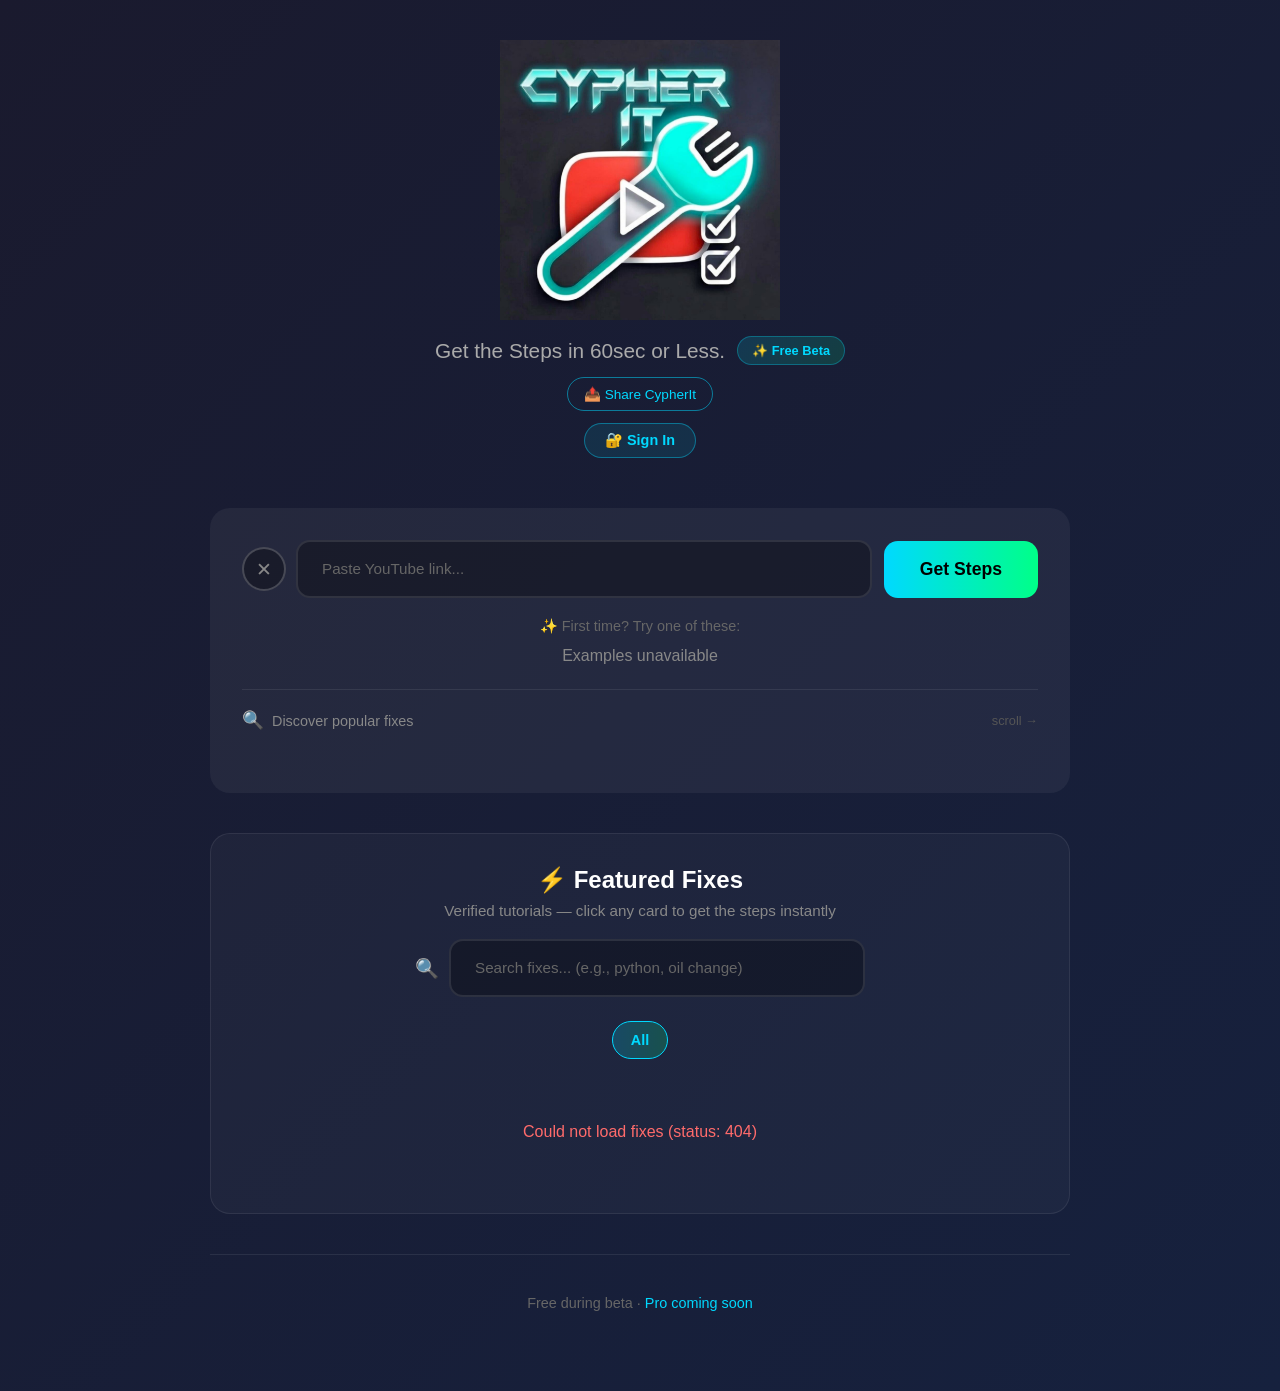
==== frontend/index.html @ 92603ee2 "UX: blink only after complete, reset captions on replay for live feed effect" ====
<!DOCTYPE html>
<html lang="en">
<head>
    <meta charset="UTF-8">
    <meta name="viewport" content="width=device-width, initial-scale=1.0">
    <title>CypherIt - Get the Steps in 60sec or Less</title>
    <link rel="icon" type="image/png" href="favicon.png">
    <link rel="apple-touch-icon" href="apple-touch-icon.png">
    
    <!-- Plausible Analytics -->
    <script defer data-domain="cypherit.ai" src="https://plausible.io/js/script.js"></script>
    <script>window.plausible = window.plausible || function() { (window.plausible.q = window.plausible.q || []).push(arguments) }</script>
    
    <!-- Supabase Auth (self-hosted, loaded at end of body instead) -->
    <style>
        * {
            margin: 0;
            padding: 0;
            box-sizing: border-box;
        }
        
        body {
            font-family: -apple-system, BlinkMacSystemFont, 'Segoe UI', Roboto, sans-serif;
            background: linear-gradient(135deg, #1a1a2e 0%, #16213e 100%);
            min-height: 100vh;
            color: #fff;
        }
        
        .container {
            max-width: 900px;
            margin: 0 auto;
            padding: 40px 20px;
        }
        
        header {
            text-align: center;
            margin-bottom: 50px;
        }
        
        .logo-img {
            max-width: 280px;
            height: auto;
            margin-bottom: 12px;
        }
        
        .share-app-btn {
            background: transparent;
            border: 1px solid rgba(0,217,255,0.5);
            color: #00d9ff;
            padding: 8px 16px;
            border-radius: 20px;
            font-size: 0.85rem;
            cursor: pointer;
            transition: all 0.2s;
            margin-top: 8px;
        }
        
        .share-app-btn:hover {
            background: rgba(0,217,255,0.1);
            border-color: #00d9ff;
        }
        
        .tagline {
            color: #aaa;
            font-size: 1.3rem;
            font-weight: 500;
            margin: 0;
        }
        
        .tagline-row {
            display: flex;
            align-items: center;
            justify-content: center;
            gap: 12px;
            flex-wrap: wrap;
            margin-bottom: 4px;
        }
        
        .beta-badge {
            background: linear-gradient(135deg, rgba(0,217,255,0.15), rgba(0,255,136,0.15));
            border: 1px solid rgba(0,217,255,0.3);
            color: #00d9ff;
            padding: 6px 14px;
            border-radius: 20px;
            font-size: 0.8rem;
            font-weight: 600;
            cursor: default;
            transition: all 0.2s;
        }
        
        .beta-badge:hover {
            background: linear-gradient(135deg, rgba(0,217,255,0.25), rgba(0,255,136,0.25));
            border-color: #00d9ff;
        }
        
        .site-footer {
            text-align: center;
            padding: 40px 20px;
            margin-top: 40px;
            border-top: 1px solid rgba(255,255,255,0.08);
            color: #666;
            font-size: 0.9rem;
        }
        
        .site-footer .pro-hint {
            color: #00d9ff;
            cursor: default;
        }
        
        .search-box {
            background: rgba(255,255,255,0.05);
            border-radius: 20px;
            padding: 32px;
            margin-bottom: 30px;
        }
        
        .input-group {
            display: flex;
            gap: 12px;
            flex-wrap: wrap;
            align-items: center;
        }
        
        .input-row {
            display: flex;
            align-items: center;
            gap: 10px;
            flex: 1;
            min-width: 280px;
        }
        
        .clear-btn {
            width: 44px;
            height: 44px;
            border-radius: 50%;
            border: 2px solid rgba(255,255,255,0.2);
            background: rgba(0,0,0,0.3);
            color: #888;
            font-size: 1.2rem;
            cursor: pointer;
            transition: all 0.2s;
            display: flex;
            align-items: center;
            justify-content: center;
            flex-shrink: 0;
        }
        
        .clear-btn:hover {
            border-color: #ff6b6b;
            color: #ff6b6b;
            background: rgba(255,107,107,0.1);
        }
        
        .clear-btn:active {
            transform: scale(0.95);
        }
        
        input[type="text"] {
            flex: 1;
            min-width: 0;
            padding: 18px 24px;
            font-size: 1rem;
            border: 2px solid rgba(255,255,255,0.1);
            border-radius: 14px;
            background: rgba(0,0,0,0.3);
            color: #fff;
            outline: none;
            transition: border-color 0.3s;
            text-overflow: ellipsis;
        }
        
        input[type="text"]:focus {
            border-color: #00d9ff;
        }
        
        input[type="text"]::placeholder {
            color: #666;
            font-size: 0.95rem;
        }
        
        .primary-btn {
            padding: 18px 36px;
            font-size: 1.1rem;
            font-weight: 700;
            border: none;
            border-radius: 14px;
            background: linear-gradient(90deg, #00d9ff, #00ff88);
            color: #000;
            cursor: pointer;
            transition: transform 0.2s, box-shadow 0.2s;
            white-space: nowrap;
        }
        
        .primary-btn:hover {
            transform: translateY(-2px);
            box-shadow: 0 10px 30px rgba(0,217,255,0.3);
        }
        
        .primary-btn:disabled {
            opacity: 0.7;
            cursor: not-allowed;
            transform: none;
            background: linear-gradient(90deg, #00a0cc, #00cc66);
        }
        
        .btn-loading {
            display: inline-block;
            animation: spin 1s linear infinite;
        }
        
        @keyframes spin {
            from { transform: rotate(0deg); }
            to { transform: rotate(360deg); }
        }
        
        .demo-section {
            margin-top: 20px;
            text-align: center;
        }
        
        .demo-label {
            color: #666;
            font-size: 0.9rem;
            margin-bottom: 12px;
        }
        
        .demo-buttons {
            display: flex;
            gap: 10px;
            justify-content: center;
            flex-wrap: wrap;
        }
        
        .demo-btn {
            padding: 12px 20px;
            font-size: 0.9rem;
            font-weight: 600;
            background: rgba(255,255,255,0.05);
            border: 2px solid rgba(255,255,255,0.15);
            border-radius: 10px;
            color: #aaa;
            cursor: pointer;
            transition: all 0.3s;
        }
        
        .demo-btn:hover {
            border-color: #00d9ff;
            color: #fff;
            background: rgba(0,217,255,0.1);
            transform: translateY(-2px);
        }
        
        .demo-btn .emoji {
            margin-right: 6px;
        }
        
        /* Discover Bar */
        .discover-section {
            margin-top: 24px;
            padding-top: 20px;
            border-top: 1px solid rgba(255,255,255,0.08);
        }
        
        .discover-header {
            display: flex;
            align-items: center;
            justify-content: space-between;
            margin-bottom: 14px;
        }
        
        .discover-label {
            color: #888;
            font-size: 0.9rem;
            display: flex;
            align-items: center;
            gap: 8px;
        }
        
        .discover-label-icon {
            font-size: 1.1rem;
        }
        
        .discover-scroll-hint {
            color: #555;
            font-size: 0.8rem;
        }
        
        .discover-bar {
            display: flex;
            gap: 12px;
            overflow-x: auto;
            padding: 4px 0 12px 0;
            scroll-behavior: smooth;
            -webkit-overflow-scrolling: touch;
            scrollbar-width: thin;
            scrollbar-color: rgba(0,217,255,0.3) transparent;
        }
        
        .discover-bar::-webkit-scrollbar {
            height: 6px;
        }
        
        .discover-bar::-webkit-scrollbar-track {
            background: rgba(255,255,255,0.05);
            border-radius: 3px;
        }
        
        .discover-bar::-webkit-scrollbar-thumb {
            background: rgba(0,217,255,0.3);
            border-radius: 3px;
        }
        
        .discover-bar::-webkit-scrollbar-thumb:hover {
            background: rgba(0,217,255,0.5);
        }
        
        .discover-item {
            flex-shrink: 0;
            width: 140px;
            cursor: pointer;
            transition: all 0.2s;
            position: relative;
        }
        
        .discover-item:hover {
            transform: translateY(-4px);
        }
        
        .discover-item:hover .discover-thumb {
            border-color: #00d9ff;
            box-shadow: 0 4px 20px rgba(0,217,255,0.3);
        }
        
        .discover-thumb {
            width: 140px;
            height: 79px;
            border-radius: 10px;
            object-fit: cover;
            border: 2px solid rgba(255,255,255,0.1);
            transition: all 0.2s;
        }
        
        .discover-title {
            font-size: 0.75rem;
            color: #aaa;
            margin-top: 6px;
            line-height: 1.3;
            display: -webkit-box;
            -webkit-line-clamp: 2;
            -webkit-box-orient: vertical;
            overflow: hidden;
            text-overflow: ellipsis;
        }
        
        .discover-item:hover .discover-title {
            color: #fff;
        }
        
        .discover-category {
            position: absolute;
            top: 6px;
            left: 6px;
            background: rgba(0,0,0,0.7);
            padding: 2px 6px;
            border-radius: 4px;
            font-size: 0.65rem;
        }
        
        .discover-instant {
            position: absolute;
            top: 6px;
            right: 6px;
            background: linear-gradient(135deg, #00d9ff, #00ff88);
            color: #000;
            padding: 2px 6px;
            border-radius: 4px;
            font-size: 0.6rem;
            font-weight: 700;
            display: none;
        }
        
        .discover-item.instant .discover-instant {
            display: block;
        }
        
        /* Voting Section */
        .voting-section {
            background: rgba(0,217,255,0.05);
            border: 1px solid rgba(0,217,255,0.2);
            border-radius: 16px;
            padding: 20px;
            margin: 20px 0;
            text-align: center;
        }
        
        .voting-top {
            margin-bottom: 24px;
        }
        
        .voting-bottom {
            margin-top: 32px;
            background: linear-gradient(135deg, rgba(0,217,255,0.08), rgba(0,255,136,0.08));
        }
        
        .voting-label {
            color: #aaa;
            font-size: 0.95rem;
            display: block;
            margin-bottom: 12px;
        }
        
        .voting-prompt {
            display: flex;
            align-items: center;
            justify-content: center;
            gap: 10px;
            margin-bottom: 16px;
        }
        
        .voting-emoji {
            font-size: 1.5rem;
        }
        
        .voting-question {
            font-size: 1.1rem;
            font-weight: 600;
            color: #fff;
        }
        
        .voting-buttons {
            display: flex;
            gap: 12px;
            justify-content: center;
            flex-wrap: wrap;
        }
        
        .vote-btn {
            display: flex;
            align-items: center;
            gap: 8px;
            padding: 12px 24px;
            border-radius: 12px;
            border: 2px solid transparent;
            font-size: 0.95rem;
            font-weight: 600;
            cursor: pointer;
            transition: all 0.2s;
        }
        
        .vote-helpful {
            background: rgba(0,255,136,0.1);
            border-color: rgba(0,255,136,0.3);
            color: #00ff88;
        }
        
        .vote-helpful:hover {
            background: rgba(0,255,136,0.2);
            border-color: #00ff88;
            transform: translateY(-2px);
        }
        
        .vote-not-helpful {
            background: rgba(255,100,100,0.1);
            border-color: rgba(255,100,100,0.3);
            color: #ff6464;
        }
        
        .vote-not-helpful:hover {
            background: rgba(255,100,100,0.2);
            border-color: #ff6464;
            transform: translateY(-2px);
        }
        
        .vote-btn.voted {
            opacity: 0.6;
            cursor: default;
            transform: none;
        }
        
        .vote-icon {
            font-size: 1.2rem;
        }
        
        .vote-count {
            background: rgba(255,255,255,0.1);
            padding: 2px 8px;
            border-radius: 10px;
            font-size: 0.85rem;
        }
        
        .voting-thanks {
            color: #00ff88;
            font-size: 1rem;
            margin-top: 12px;
            animation: fadeIn 0.3s ease;
        }
        
        /* Comments Section */
        .comments-section {
            margin-top: 32px;
            padding: 24px;
            background: rgba(255,255,255,0.03);
            border-radius: 16px;
            border: 1px solid rgba(255,255,255,0.08);
        }
        
        .comments-header {
            display: flex;
            align-items: center;
            gap: 8px;
            margin-bottom: 20px;
        }
        
        .comments-icon {
            font-size: 1.3rem;
        }
        
        .comments-title {
            font-size: 1.1rem;
            font-weight: 600;
        }
        
        .comments-count {
            color: #666;
            font-size: 0.9rem;
        }
        
        .comment-signin-prompt {
            text-align: center;
            padding: 20px;
            background: rgba(0,0,0,0.2);
            border-radius: 12px;
        }
        
        .comment-signin-prompt p {
            color: #888;
            margin-bottom: 12px;
        }
        
        .comment-signin-btn {
            padding: 10px 24px;
            background: rgba(0,217,255,0.1);
            border: 1px solid rgba(0,217,255,0.3);
            border-radius: 25px;
            color: #00d9ff;
            font-weight: 600;
            cursor: pointer;
            transition: all 0.2s;
        }
        
        .comment-signin-btn:hover {
            background: rgba(0,217,255,0.2);
        }
        
        .comment-form {
            margin-bottom: 20px;
        }
        
        .comment-textarea {
            width: 100%;
            min-height: 80px;
            padding: 12px;
            background: rgba(0,0,0,0.3);
            border: 1px solid rgba(255,255,255,0.1);
            border-radius: 12px;
            color: #fff;
            font-family: inherit;
            font-size: 0.95rem;
            resize: vertical;
        }
        
        .comment-textarea:focus {
            outline: none;
            border-color: rgba(0,217,255,0.4);
        }
        
        .comment-form-footer {
            display: flex;
            justify-content: space-between;
            align-items: center;
            margin-top: 10px;
        }
        
        .comment-char-count {
            color: #666;
            font-size: 0.8rem;
        }
        
        .comment-submit-btn {
            padding: 8px 20px;
            background: linear-gradient(135deg, #00d9ff, #00ff88);
            border: none;
            border-radius: 20px;
            color: #000;
            font-weight: 600;
            cursor: pointer;
            transition: all 0.2s;
        }
        
        .comment-submit-btn:hover {
            transform: translateY(-2px);
            box-shadow: 0 4px 15px rgba(0,217,255,0.3);
        }
        
        .comments-list {
            display: flex;
            flex-direction: column;
            gap: 16px;
        }
        
        .comment {
            padding: 16px;
            background: rgba(0,0,0,0.2);
            border-radius: 12px;
            border: 1px solid rgba(255,255,255,0.05);
        }
        
        .comment-header {
            display: flex;
            justify-content: space-between;
            align-items: center;
            margin-bottom: 8px;
        }
        
        .comment-author {
            font-weight: 600;
            color: #00d9ff;
        }
        
        .comment-time {
            color: #666;
            font-size: 0.8rem;
        }
        
        .comment-text {
            color: #ccc;
            line-height: 1.5;
        }
        
        .comment-delete {
            background: none;
            border: none;
            color: #666;
            cursor: pointer;
            font-size: 0.8rem;
            margin-left: 12px;
        }
        
        .comment-delete:hover {
            color: #ff6464;
        }
        
        .no-comments {
            text-align: center;
            padding: 20px;
            color: #666;
        }
        
        /* Gallery Section */
        .gallery-section {
            margin: 40px 0;
            padding: 32px;
            background: rgba(255,255,255,0.03);
            border-radius: 20px;
            border: 1px solid rgba(255,255,255,0.08);
        }
        
        .gallery-header {
            text-align: center;
            margin-bottom: 24px;
        }
        
        .gallery-title {
            font-size: 1.5rem;
            font-weight: 700;
            margin-bottom: 8px;
        }
        
        .gallery-subtitle {
            color: #888;
            font-size: 0.95rem;
        }
        
        .gallery-search {
            max-width: 450px;
            margin: 20px auto;
            display: flex;
            align-items: center;
            gap: 10px;
        }
        
        .gallery-search-icon {
            color: #666;
            font-size: 1.2rem;
            flex-shrink: 0;
        }
        
        .gallery-search-wrapper {
            position: relative;
            flex: 1;
        }
        
        .gallery-search-input {
            width: 100%;
            padding: 14px 44px 14px 20px;
            font-size: 0.95rem;
            border: 2px solid rgba(255,255,255,0.1);
            border-radius: 30px;
            background: rgba(0,0,0,0.3);
            color: #fff;
            outline: none;
            transition: all 0.2s;
        }
        
        .gallery-search-input:focus {
            border-color: #00d9ff;
            background: rgba(0,0,0,0.5);
        }
        
        .gallery-search-input::placeholder {
            color: #666;
        }
        
        .gallery-search-clear {
            position: absolute;
            right: 14px;
            top: 50%;
            transform: translateY(-50%);
            background: rgba(255,255,255,0.1);
            border: none;
            color: #888;
            width: 24px;
            height: 24px;
            border-radius: 50%;
            cursor: pointer;
            display: none;
            align-items: center;
            justify-content: center;
            font-size: 0.8rem;
        }
        
        .gallery-search-clear:hover {
            background: rgba(255,255,255,0.2);
            color: #fff;
        }
        
        .gallery-search.has-value .gallery-search-clear {
            display: flex;
        }
        
        .gallery-no-results {
            text-align: center;
            padding: 40px 20px;
            color: #666;
        }
        
        .gallery-no-results-icon {
            font-size: 3rem;
            margin-bottom: 12px;
        }
        
        .gallery-no-results-text {
            font-size: 1.1rem;
            margin-bottom: 8px;
        }
        
        .gallery-no-results-hint {
            font-size: 0.9rem;
            color: #555;
        }
        
        .category-tabs {
            display: flex;
            gap: 8px;
            justify-content: center;
            flex-wrap: wrap;
            margin-bottom: 24px;
        }
        
        .category-tab {
            padding: 10px 18px;
            font-size: 0.9rem;
            font-weight: 600;
            background: rgba(255,255,255,0.05);
            border: 1px solid rgba(255,255,255,0.1);
            border-radius: 25px;
            color: #888;
            cursor: pointer;
            transition: all 0.2s;
        }
        
        .category-tab:hover {
            background: rgba(255,255,255,0.1);
            color: #fff;
        }
        
        .category-tab.active {
            background: linear-gradient(90deg, rgba(0,217,255,0.2), rgba(0,255,136,0.2));
            border-color: #00d9ff;
            color: #00d9ff;
        }
        
        .subcategory-tabs {
            display: none;
            gap: 6px;
            justify-content: center;
            flex-wrap: wrap;
            margin-bottom: 20px;
            padding: 12px;
            background: rgba(0,0,0,0.2);
            border-radius: 12px;
        }
        
        .subcategory-tab {
            padding: 6px 14px;
            font-size: 0.8rem;
            font-weight: 500;
            background: rgba(255,255,255,0.03);
            border: 1px solid rgba(255,255,255,0.08);
            border-radius: 20px;
            color: #888;
            cursor: pointer;
            transition: all 0.2s;
        }
        
        .subcategory-tab:hover {
            background: rgba(255,255,255,0.08);
            color: #fff;
        }
        
        .subcategory-tab.active {
            background: rgba(0,217,255,0.15);
            border-color: rgba(0,217,255,0.4);
            color: #00d9ff;
        }
        
        .fix-card-subcategory {
            display: inline-block;
            font-size: 0.75rem;
            color: #888;
            margin-bottom: 4px;
        }
        
        .gallery-grid {
            display: grid;
            grid-template-columns: repeat(auto-fill, minmax(260px, 1fr));
            gap: 16px;
        }
        
        .gallery-loading {
            grid-column: 1 / -1;
            text-align: center;
            color: #666;
            padding: 40px;
        }
        
        .fix-card {
            background: rgba(0,0,0,0.3);
            border-radius: 16px;
            overflow: hidden;
            border: 1px solid rgba(255,255,255,0.08);
            cursor: pointer;
            transition: all 0.2s;
            position: relative;
        }
        
        .fix-card:hover {
            transform: translateY(-4px);
            border-color: rgba(0,217,255,0.3);
            box-shadow: 0 8px 24px rgba(0,0,0,0.3);
        }
        
        .fix-card-thumbnail {
            width: 100%;
            aspect-ratio: 16/9;
            object-fit: cover;
            background: #111;
        }
        
        .community-pick-badge {
            position: absolute;
            top: 8px;
            right: 8px;
            background: linear-gradient(135deg, rgba(255,200,50,0.9), rgba(255,150,0,0.9));
            color: #1a1a2e;
            padding: 4px 10px;
            border-radius: 12px;
            font-size: 0.75rem;
            font-weight: 600;
            box-shadow: 0 2px 8px rgba(0,0,0,0.3);
        }
        
        .fix-card-content {
            padding: 16px;
        }
        
        .fix-card-title {
            font-size: 1rem;
            font-weight: 600;
            margin-bottom: 6px;
            line-height: 1.3;
            display: -webkit-box;
            -webkit-line-clamp: 2;
            -webkit-box-orient: vertical;
            overflow: hidden;
        }
        
        .fix-card-meta {
            display: flex;
            justify-content: space-between;
            align-items: center;
            color: #888;
            font-size: 0.85rem;
        }
        
        .fix-card-stats {
            display: flex;
            gap: 12px;
        }
        
        .fix-card-stat {
            display: flex;
            align-items: center;
            gap: 4px;
        }
        
        .fix-card-difficulty {
            padding: 4px 8px;
            border-radius: 6px;
            font-size: 0.75rem;
            font-weight: 600;
            text-transform: uppercase;
        }
        
        .fix-card-difficulty.beginner {
            background: rgba(0,255,136,0.15);
            color: #00ff88;
        }
        
        .fix-card-difficulty.intermediate {
            background: rgba(255,180,0,0.15);
            color: #ffb400;
        }
        
        .fix-card-difficulty.advanced {
            background: rgba(255,100,100,0.15);
            color: #ff6464;
        }
        
        .fix-card-time {
            color: #00d9ff;
        }
        
        .result {
            background: rgba(255,255,255,0.05);
            border-radius: 20px;
            padding: 32px;
            display: none;
        }
        
        .result.visible {
            display: block;
            animation: fadeIn 0.5s ease;
        }
        
        @keyframes fadeIn {
            from { opacity: 0; transform: translateY(20px); }
            to { opacity: 1; transform: translateY(0); }
        }
        
        .result-header {
            margin-bottom: 24px;
            padding-bottom: 24px;
            border-bottom: 1px solid rgba(255,255,255,0.1);
            text-align: center;
        }
        
        .category-badge {
            display: inline-block;
            padding: 6px 14px;
            background: rgba(0,217,255,0.15);
            border: 1px solid rgba(0,217,255,0.3);
            border-radius: 20px;
            font-size: 0.8rem;
            font-weight: 600;
            color: #00d9ff;
            margin-bottom: 12px;
            text-transform: uppercase;
            letter-spacing: 0.5px;
        }
        
        .result-title {
            font-size: 1.6rem;
            font-weight: 700;
            margin-bottom: 10px;
            line-height: 1.3;
        }
        
        .result-problem {
            color: #aaa;
            font-size: 1.05rem;
            line-height: 1.5;
        }
        
        .quick-info {
            display: flex;
            flex-wrap: wrap;
            gap: 12px;
            margin-bottom: 24px;
            padding: 16px;
            background: rgba(0,0,0,0.3);
            border-radius: 16px;
            border: 1px solid rgba(255,255,255,0.1);
        }
        
        .quick-info-item {
            display: none; /* Hidden by default, shown via JS when has content */
            align-items: center;
            gap: 10px;
            padding: 10px 16px;
            background: rgba(0,217,255,0.08);
            border-radius: 12px;
            border: 1px solid rgba(0,217,255,0.2);
            flex: 1;
            min-width: 140px;
        }
        
        .quick-info-item.visible {
            display: flex;
        }
        
        .quick-info-item.warning {
            background: rgba(255,180,0,0.1);
            border-color: rgba(255,180,0,0.3);
        }
        
        .quick-info-item.tip {
            background: rgba(0,255,136,0.08);
            border-color: rgba(0,255,136,0.2);
        }
        
        .quick-info-icon {
            font-size: 1.3rem;
            flex-shrink: 0;
        }
        
        .quick-info-content {
            display: flex;
            flex-direction: column;
            gap: 2px;
        }
        
        .quick-info-label {
            font-size: 0.75rem;
            color: #888;
            text-transform: uppercase;
            letter-spacing: 0.5px;
        }
        
        .quick-info-value {
            font-size: 0.95rem;
            color: #fff;
            line-height: 1.3;
        }
        
        .steps {
            list-style: none;
            scroll-snap-type: y proximity;
        }
        
        .step {
            display: flex;
            flex-direction: column;
            align-items: center;
            text-align: center;
            padding: 30px 0;
            border-bottom: 1px solid rgba(255,255,255,0.08);
            min-height: 70vh; /* Each step fills most of the viewport */
            scroll-snap-align: start;
        }
        
        .step:last-child {
            border-bottom: none;
            min-height: 50vh; /* Last step can be shorter */
        }
        
        .step-number {
            width: 48px;
            height: 48px;
            background: linear-gradient(135deg, #00d9ff, #00ff88);
            border-radius: 50%;
            display: flex;
            align-items: center;
            justify-content: center;
            font-weight: 800;
            font-size: 1.3rem;
            color: #000;
            flex-shrink: 0;
            margin-bottom: 16px;
        }
        
        .step-content {
            width: 100%;
        }
        
        .step-action {
            font-weight: 700;
            font-size: 1.25rem;
            margin-bottom: 8px;
            line-height: 1.4;
        }
        
        .step-detail {
            color: #999;
            font-size: 1rem;
            line-height: 1.5;
        }
        
        .step-controls {
            display: flex;
            align-items: center;
            justify-content: center;
            gap: 10px;
            margin-top: 8px;
        }
        
        .step-controls-wrapper {
            margin-top: 20px;
        }
        
        /* Summary Section */
        .summary-section {
            margin-top: 30px;
            padding: 20px;
            background: rgba(0,0,0,0.3);
            border: 1px solid rgba(255,255,255,0.1);
            border-radius: 16px;
        }
        
        .summary-header {
            display: flex;
            align-items: center;
            gap: 10px;
            margin-bottom: 12px;
        }
        
        .summary-icon {
            font-size: 1.2rem;
        }
        
        .summary-title {
            font-weight: 700;
            font-size: 1rem;
            color: #00d9ff;
        }
        
        .summary-text {
            color: #ccc;
            font-size: 0.95rem;
            line-height: 1.6;
            margin: 0;
        }
        
        /* Verify Checklist Section */
        .verify-section {
            margin-top: 30px;
            padding: 20px;
            background: rgba(0,255,136,0.08);
            border: 1px solid rgba(0,255,136,0.25);
            border-radius: 16px;
        }
        
        .verify-header {
            display: flex;
            align-items: center;
            gap: 10px;
            margin-bottom: 16px;
        }
        
        .verify-icon {
            width: 36px;
            height: 36px;
            background: linear-gradient(135deg, #00ff88, #00d9ff);
            border-radius: 50%;
            display: flex;
            align-items: center;
            justify-content: center;
            font-weight: bold;
            font-size: 1.2rem;
            color: #000;
        }
        
        .verify-title {
            font-weight: 700;
            font-size: 1.1rem;
            color: #00ff88;
        }
        
        .verify-checklist {
            list-style: none;
            margin: 0;
            padding: 0;
        }
        
        .verify-item {
            display: flex;
            align-items: flex-start;
            gap: 12px;
            padding: 10px 0;
            border-bottom: 1px solid rgba(255,255,255,0.05);
            color: #ccc;
            font-size: 0.95rem;
            line-height: 1.4;
        }
        
        .verify-item:last-child {
            border-bottom: none;
        }
        
        .verify-check {
            color: #00ff88;
            font-size: 1rem;
            flex-shrink: 0;
        }
        
        .step-timestamp {
            display: inline-block;
            background: rgba(0,217,255,0.15);
            color: #00d9ff;
            font-size: 0.85rem;
            font-weight: 600;
            padding: 4px 10px;
            border-radius: 6px;
            cursor: pointer;
            transition: all 0.2s;
        }
        
        .step-timestamp:hover {
            background: rgba(0,217,255,0.3);
        }
        
        .sound-btn {
            background: rgba(255,255,255,0.1);
            border: 1px solid rgba(255,255,255,0.2);
            border-radius: 6px;
            padding: 4px 10px;
            font-size: 1rem;
            cursor: pointer;
            transition: all 0.2s;
        }
        
        .sound-btn:hover {
            background: rgba(255,255,255,0.2);
            transform: scale(1.1);
        }
        
        .step-timer {
            display: flex;
            align-items: center;
            gap: 8px;
            margin-top: 10px;
            padding: 8px 12px;
            background: rgba(0,0,0,0.3);
            border-radius: 8px;
            font-size: 0.85rem;
            color: #aaa;
        }
        
        .timer-icon {
            font-size: 1rem;
        }
        
        .timer-range {
            color: #00d9ff;
            font-weight: 600;
        }
        
        .timer-duration {
            color: #888;
            font-size: 0.8rem;
        }
        
        .next-step-btn {
            display: block;
            width: 100%;
            margin-top: 20px;
            padding: 14px 24px;
            background: rgba(30,35,45,0.8);
            border: 2px solid rgba(0,217,255,0.4);
            border-radius: 12px;
            color: #00d9ff;
            font-size: 1rem;
            font-weight: 700;
            cursor: pointer;
            transition: all 0.2s;
            position: relative;
            overflow: hidden;
        }
        
        @keyframes subtleBlink {
            0%, 100% { 
                border-color: rgba(0,255,136,0.5);
                box-shadow: 0 0 0 rgba(0,255,136,0);
            }
            50% { 
                border-color: rgba(0,255,136,1);
                box-shadow: 0 0 20px rgba(0,255,136,0.4);
            }
        }
        
        /* Blink only AFTER video completes */
        .next-step-btn.completed {
            animation: subtleBlink 1.5s ease-in-out infinite;
            border-color: rgba(0,255,136,0.5);
        }
        
        .next-step-btn .btn-progress {
            position: absolute;
            top: 0;
            left: 0;
            height: 100%;
            width: 0%;
            background: linear-gradient(90deg, rgba(0,217,255,0.3), rgba(0,255,136,0.3));
            transition: width 0.15s linear;
            z-index: 0;
        }
        
        .next-step-btn .btn-text {
            position: relative;
            z-index: 1;
        }
        
        .next-step-btn:hover {
            border-color: #00d9ff;
            transform: translateY(-2px);
            box-shadow: 0 4px 15px rgba(0,217,255,0.3);
        }
        
        .next-step-btn.completed .btn-progress {
            background: linear-gradient(90deg, rgba(0,255,136,0.25), rgba(0,217,255,0.25));
        }
        
        /* Aurora transition for voting section */
        .voting-section.aurora-reveal {
            animation: auroraReveal 1s ease-out forwards;
        }
        
        @keyframes auroraReveal {
            0% {
                opacity: 0;
                transform: translateY(30px);
                box-shadow: 0 0 0 rgba(0,217,255,0), 0 0 0 rgba(0,255,136,0);
            }
            50% {
                box-shadow: 0 0 40px rgba(0,217,255,0.4), 0 -20px 60px rgba(0,255,136,0.3);
            }
            100% {
                opacity: 1;
                transform: translateY(0);
                box-shadow: 0 0 20px rgba(0,217,255,0.2), 0 0 30px rgba(0,255,136,0.1);
            }
        }
        
        .replay-btn {
            display: block;
            width: 100%;
            margin-top: 10px;
            padding: 10px 20px;
            background: transparent;
            border: 1px solid rgba(0,217,255,0.3);
            border-radius: 10px;
            color: #888;
            font-size: 0.9rem;
            cursor: pointer;
            transition: all 0.2s;
        }
        
        .replay-btn:hover {
            border-color: #00d9ff;
            color: #00d9ff;
        }
        
        .step-complete {
            margin-top: 20px;
            padding: 14px 24px;
            background: rgba(30,35,45,0.8);
            border: 2px solid rgba(0,255,136,0.3);
            border-radius: 12px;
            color: #00ff88;
            font-size: 1rem;
            font-weight: 600;
            text-align: center;
            position: relative;
            overflow: hidden;
        }
        
        .step-complete .btn-progress {
            position: absolute;
            top: 0;
            left: 0;
            height: 100%;
            width: 0%;
            background: linear-gradient(90deg, rgba(0,255,136,0.2), rgba(0,217,255,0.2));
            transition: width 0.15s linear;
            z-index: 0;
        }
        
        .step-complete .btn-text {
            position: relative;
            z-index: 1;
        }
        
        .step-controls {
            margin-top: 20px;
        }
        
        .step-video {
            margin-top: 12px;
            border-radius: 10px;
            overflow: hidden;
            background: rgba(0,0,0,0.3);
            aspect-ratio: 16/9;
            max-width: 320px;
            position: relative;
            opacity: 0;
            transform: translateY(10px);
            transition: opacity 0.4s ease, transform 0.4s ease;
        }
        
        .step-video.visible {
            opacity: 1;
            transform: translateY(0);
        }
        
        .step-video iframe {
            width: 100%;
            height: 100%;
            border: none;
        }
        
        .video-thumbnail {
            position: relative;
            cursor: pointer;
            width: 100%;
            height: 100%;
        }
        
        .video-thumbnail img {
            width: 100%;
            height: 100%;
            object-fit: cover;
            border-radius: 8px;
        }
        
        .play-overlay {
            position: absolute;
            top: 50%;
            left: 50%;
            transform: translate(-50%, -50%);
            width: 60px;
            height: 60px;
            background: rgba(0, 217, 255, 0.9);
            border-radius: 50%;
            display: flex;
            align-items: center;
            justify-content: center;
            font-size: 24px;
            color: #000;
            transition: transform 0.2s, background 0.2s;
        }
        
        .video-thumbnail:hover .play-overlay {
            transform: translate(-50%, -50%) scale(1.1);
            background: rgba(0, 255, 136, 0.9);
        }
        
        .timestamp-badge {
            position: absolute;
            bottom: 8px;
            right: 8px;
            background: rgba(0, 0, 0, 0.8);
            color: #fff;
            padding: 4px 8px;
            border-radius: 4px;
            font-size: 12px;
            font-weight: 600;
        }
        
        .step-caption {
            margin-top: 12px;
            padding: 12px 16px;
            background: rgba(0, 0, 0, 0.6);
            border-radius: 8px;
            font-size: 0.9rem;
            line-height: 1.5;
            color: #e0e0e0;
            max-width: 320px;
            min-height: 60px;
            position: relative;
            display: none; /* Hidden by default */
        }
        
        .step-caption.active {
            display: block; /* Show when video activated */
        }
        
        .step-caption .caption-text {
            white-space: pre-wrap;
        }
        
        .step-caption .caption-cursor {
            animation: blink 0.8s infinite;
            color: #00d9ff;
            font-weight: bold;
        }
        
        .step-caption.complete .caption-cursor {
            display: none;
        }
        
        @keyframes blink {
            0%, 50% { opacity: 1; }
            51%, 100% { opacity: 0; }
        }
        
        .step-video-placeholder {
            width: 100%;
            height: 100%;
            display: flex;
            align-items: center;
            justify-content: center;
            color: #666;
            font-size: 0.9rem;
        }
        
        .meta {
            display: flex;
            justify-content: space-between;
            align-items: center;
            margin-top: 24px;
            padding-top: 24px;
            border-top: 1px solid rgba(255,255,255,0.1);
            color: #666;
            font-size: 0.95rem;
            flex-wrap: wrap;
            gap: 12px;
        }
        
        .meta a {
            color: #00d9ff;
            text-decoration: none;
            font-weight: 600;
        }
        
        .meta a:hover {
            text-decoration: underline;
        }
        
        .share-section {
            margin-top: 24px;
            padding-top: 20px;
            border-top: 1px solid rgba(255,255,255,0.1);
            text-align: center;
        }
        
        .share-label {
            color: #888;
            font-size: 0.9rem;
            margin-bottom: 12px;
        }
        
        .share-buttons {
            display: flex;
            justify-content: center;
            gap: 12px;
            flex-wrap: wrap;
        }
        
        .share-btn {
            width: 44px;
            height: 44px;
            border-radius: 50%;
            border: none;
            cursor: pointer;
            font-size: 1.2rem;
            transition: transform 0.2s, box-shadow 0.2s;
            display: flex;
            align-items: center;
            justify-content: center;
        }
        
        .share-btn:hover {
            transform: scale(1.1);
        }
        
        .share-x {
            background: #000;
            color: #fff;
            font-weight: bold;
        }
        
        .share-whatsapp {
            background: #25D366;
        }
        
        .share-reddit {
            background: #FF4500;
        }
        
        .share-facebook {
            background: #1877F2;
        }
        
        .share-copy {
            background: linear-gradient(135deg, #00d9ff, #00ff88);
        }
        
        .share-native {
            background: #333;
        }
        
        .share-toast {
            position: fixed;
            bottom: 20px;
            left: 50%;
            transform: translateX(-50%) translateY(100px);
            background: #00d9ff;
            color: #000;
            padding: 12px 24px;
            border-radius: 8px;
            font-weight: 600;
            opacity: 0;
            transition: transform 0.3s, opacity 0.3s;
            z-index: 1000;
        }
        
        .share-toast.visible {
            transform: translateX(-50%) translateY(0);
            opacity: 1;
        }
        
        .loading {
            text-align: center;
            padding: 50px;
            display: none;
        }
        
        .loading.visible {
            display: block;
        }
        
        .loading-icon-container {
            width: 100px;
            height: 100px;
            margin: 0 auto 20px;
            position: relative;
        }
        
        .loading-icon {
            width: 100%;
            height: 100%;
            object-fit: contain;
            animation: wrenchReach 1.5s ease-in-out infinite, iconGlow 2s ease-in-out infinite;
            filter: drop-shadow(0 0 10px rgba(0,217,255,0.5));
        }
        
        @keyframes wrenchReach {
            0%, 100% { transform: rotate(0deg) scale(1); }
            25% { transform: rotate(-8deg) scale(1.05); }
            50% { transform: rotate(5deg) scale(1); }
            75% { transform: rotate(-3deg) scale(1.02); }
        }
        
        @keyframes iconGlow {
            0%, 100% { filter: drop-shadow(0 0 10px rgba(0,217,255,0.5)); }
            50% { filter: drop-shadow(0 0 25px rgba(0,255,136,0.8)); }
        }
        
        .loading p {
            color: #00d9ff;
            font-size: 1.1rem;
            animation: textPulse 1.5s ease-in-out infinite;
        }
        
        @keyframes textPulse {
            0%, 100% { opacity: 0.7; transform: scale(1); }
            50% { opacity: 1; transform: scale(1.02); }
        }
        
        .stop-btn {
            margin-top: 20px;
            padding: 12px 28px;
            background: transparent;
            border: 2px solid rgba(255,107,107,0.5);
            color: #ff6b6b;
            border-radius: 25px;
            font-size: 1rem;
            cursor: pointer;
            transition: all 0.2s;
        }
        
        .stop-btn:hover {
            background: rgba(255,107,107,0.15);
            border-color: #ff6b6b;
        }
        
        /* Progress Bar */
        .progress-container {
            width: 80%;
            max-width: 300px;
            height: 6px;
            background: rgba(255,255,255,0.1);
            border-radius: 3px;
            margin: 20px auto 0;
            overflow: hidden;
            position: relative;
        }
        
        .progress-bar {
            height: 100%;
            width: 0%;
            background: linear-gradient(90deg, #00d9ff, #00ff88);
            border-radius: 3px;
            transition: width 0.3s ease;
            box-shadow: 0 0 10px rgba(0,217,255,0.5);
        }
        
        .progress-bar.animating {
            animation: progressPulse 1.5s ease-in-out infinite;
        }
        
        @keyframes progressPulse {
            0%, 100% { box-shadow: 0 0 10px rgba(0,217,255,0.5); }
            50% { box-shadow: 0 0 20px rgba(0,255,136,0.8); }
        }
        
        .progress-text {
            font-size: 0.85rem;
            color: #888;
            margin-top: 8px;
        }
        
        @keyframes spin {
            to { transform: rotate(360deg); }
        }
        
        .error {
            background: rgba(255,59,48,0.1);
            border: 1px solid rgba(255,59,48,0.3);
            border-radius: 12px;
            padding: 16px 20px;
            color: #ff6b6b;
            display: none;
            margin-top: 20px;
            font-size: 0.95rem;
        }
        
        .error.visible {
            display: block;
        }
        
        /* Auth Modal */
        .auth-modal-overlay {
            position: fixed;
            top: 0;
            left: 0;
            right: 0;
            bottom: 0;
            background: rgba(0,0,0,0.8);
            backdrop-filter: blur(8px);
            display: flex;
            align-items: center;
            justify-content: center;
            z-index: 1000;
            opacity: 0;
            visibility: hidden;
            transition: opacity 0.3s, visibility 0.3s;
        }
        
        .auth-modal-overlay.visible {
            opacity: 1;
            visibility: visible;
        }
        
        .auth-modal {
            background: linear-gradient(135deg, #1e2433, #16213e);
            border: 1px solid rgba(0,217,255,0.3);
            border-radius: 20px;
            padding: 32px;
            max-width: 400px;
            width: 90%;
            text-align: center;
            transform: translateY(20px);
            transition: transform 0.3s;
        }
        
        .auth-modal-overlay.visible .auth-modal {
            transform: translateY(0);
        }
        
        .auth-modal-close {
            position: absolute;
            top: 16px;
            right: 16px;
            background: none;
            border: none;
            color: #888;
            font-size: 1.5rem;
            cursor: pointer;
            padding: 8px;
        }
        
        .auth-modal-close:hover {
            color: #fff;
        }
        
        .auth-modal h2 {
            font-size: 1.5rem;
            margin-bottom: 8px;
        }
        
        .auth-modal p {
            color: #888;
            font-size: 0.95rem;
            margin-bottom: 24px;
        }
        
        .auth-input {
            width: 100%;
            padding: 16px 20px;
            font-size: 1rem;
            border: 2px solid rgba(255,255,255,0.1);
            border-radius: 12px;
            background: rgba(0,0,0,0.3);
            color: #fff;
            outline: none;
            transition: border-color 0.3s;
            margin-bottom: 16px;
        }
        
        .auth-input:focus {
            border-color: #00d9ff;
        }
        
        .auth-btn {
            width: 100%;
            padding: 16px 24px;
            font-size: 1rem;
            font-weight: 700;
            border: none;
            border-radius: 12px;
            background: linear-gradient(90deg, #00d9ff, #00ff88);
            color: #000;
            cursor: pointer;
            transition: transform 0.2s, box-shadow 0.2s;
        }
        
        .auth-btn:hover {
            transform: translateY(-2px);
            box-shadow: 0 10px 30px rgba(0,217,255,0.3);
        }
        
        .auth-btn:disabled {
            opacity: 0.7;
            cursor: not-allowed;
            transform: none;
        }
        
        .auth-message {
            margin-top: 16px;
            padding: 12px;
            border-radius: 8px;
            font-size: 0.9rem;
        }
        
        .auth-message.success {
            background: rgba(0,255,136,0.1);
            border: 1px solid rgba(0,255,136,0.3);
            color: #00ff88;
        }
        
        .auth-message.error {
            background: rgba(255,100,100,0.1);
            border: 1px solid rgba(255,100,100,0.3);
            color: #ff6464;
        }
        
        .auth-divider {
            display: flex;
            align-items: center;
            margin: 16px 0;
            color: #666;
            font-size: 0.85rem;
        }
        
        .auth-divider::before,
        .auth-divider::after {
            content: '';
            flex: 1;
            height: 1px;
            background: rgba(255,255,255,0.1);
        }
        
        .auth-divider span {
            padding: 0 12px;
        }
        
        .auth-guest-btn {
            width: 100%;
            padding: 14px 24px;
            font-size: 1rem;
            font-weight: 600;
            border: 1px solid rgba(255,255,255,0.2);
            border-radius: 12px;
            background: transparent;
            color: #aaa;
            cursor: pointer;
            transition: all 0.2s;
        }
        
        .auth-guest-btn:hover {
            background: rgba(255,255,255,0.05);
            border-color: rgba(255,255,255,0.3);
            color: #fff;
        }
        
        .auth-guest-note {
            margin-top: 8px;
            font-size: 0.8rem;
            color: #666;
        }
        
        .auth-benefits {
            text-align: left;
            margin: 20px 0;
            padding: 16px;
            background: rgba(0,0,0,0.2);
            border-radius: 12px;
        }
        
        .auth-benefits li {
            color: #aaa;
            font-size: 0.9rem;
            margin-bottom: 8px;
            list-style: none;
            display: flex;
            align-items: center;
            gap: 8px;
        }
        
        .auth-benefits li::before {
            content: "✓";
            color: #00ff88;
            font-weight: bold;
        }
        
        /* Header Auth */
        .header-auth {
            display: flex;
            align-items: center;
            justify-content: center;
            gap: 12px;
            margin-top: 12px;
        }
        
        .login-btn {
            background: rgba(0,217,255,0.1);
            border: 1px solid rgba(0,217,255,0.4);
            color: #00d9ff;
            padding: 8px 20px;
            border-radius: 20px;
            font-size: 0.9rem;
            font-weight: 600;
            cursor: pointer;
            transition: all 0.2s;
        }
        
        .login-btn:hover {
            background: rgba(0,217,255,0.2);
            border-color: #00d9ff;
        }
        
        .user-menu {
            display: flex;
            align-items: center;
            gap: 10px;
            padding: 6px 16px;
            background: rgba(0,255,136,0.1);
            border: 1px solid rgba(0,255,136,0.3);
            border-radius: 25px;
        }
        
        .user-avatar {
            width: 28px;
            height: 28px;
            border-radius: 50%;
            background: linear-gradient(135deg, #00d9ff, #00ff88);
            display: flex;
            align-items: center;
            justify-content: center;
            font-size: 0.9rem;
            color: #000;
            font-weight: bold;
        }
        
        .user-email {
            color: #aaa;
            font-size: 0.85rem;
            max-width: 150px;
            overflow: hidden;
            text-overflow: ellipsis;
            white-space: nowrap;
        }
        
        .logout-btn {
            background: none;
            border: none;
            color: #888;
            font-size: 0.85rem;
            cursor: pointer;
            padding: 4px 8px;
        }
        
        .logout-btn:hover {
            color: #ff6464;
        }
        
        /* Profile Dropdown */
        .user-menu {
            position: relative;
        }
        
        .profile-dropdown {
            position: absolute;
            top: 100%;
            right: 0;
            margin-top: 8px;
            background: linear-gradient(135deg, #1e2433, #16213e);
            border: 1px solid rgba(0,217,255,0.3);
            border-radius: 16px;
            padding: 8px;
            min-width: 200px;
            opacity: 0;
            visibility: hidden;
            transform: translateY(-10px);
            transition: all 0.2s;
            z-index: 100;
        }
        
        .user-menu:hover .profile-dropdown,
        .profile-dropdown:hover {
            opacity: 1;
            visibility: visible;
            transform: translateY(0);
        }
        
        .profile-dropdown-item {
            display: flex;
            align-items: center;
            gap: 10px;
            padding: 12px 16px;
            color: #aaa;
            font-size: 0.9rem;
            border-radius: 10px;
            cursor: pointer;
            transition: all 0.2s;
            border: none;
            background: none;
            width: 100%;
            text-align: left;
        }
        
        .profile-dropdown-item:hover {
            background: rgba(0,217,255,0.1);
            color: #fff;
        }
        
        .profile-dropdown-item.danger:hover {
            background: rgba(255,100,100,0.1);
            color: #ff6464;
        }
        
        .profile-dropdown-divider {
            height: 1px;
            background: rgba(255,255,255,0.1);
            margin: 8px 0;
        }
        
        .profile-stats {
            display: flex;
            gap: 16px;
            padding: 12px 16px;
            border-bottom: 1px solid rgba(255,255,255,0.1);
            margin-bottom: 8px;
        }
        
        .profile-stat {
            text-align: center;
        }
        
        .profile-stat-value {
            font-size: 1.2rem;
            font-weight: 700;
            color: #00d9ff;
        }
        
        .profile-stat-label {
            font-size: 0.75rem;
            color: #888;
        }
        
        /* Save/Favorite Button */
        .save-btn {
            display: flex;
            align-items: center;
            gap: 8px;
            padding: 10px 20px;
            background: rgba(255,100,150,0.1);
            border: 1px solid rgba(255,100,150,0.3);
            border-radius: 25px;
            color: #ff6496;
            font-size: 0.9rem;
            font-weight: 600;
            cursor: pointer;
            transition: all 0.2s;
        }
        
        .save-btn:hover {
            background: rgba(255,100,150,0.2);
            border-color: #ff6496;
            transform: translateY(-2px);
        }
        
        .save-btn.saved {
            background: rgba(255,100,150,0.25);
            border-color: #ff6496;
            color: #ff6496;
        }
        
        .save-btn.saved .save-icon::before {
            content: "❤️";
        }
        
        .save-btn .save-icon::before {
            content: "🤍";
        }
        
        .result-actions {
            display: flex;
            align-items: center;
            justify-content: center;
            gap: 12px;
            margin-top: 16px;
            flex-wrap: wrap;
        }
        
        .share-buttons-inline {
            display: flex;
            gap: 8px;
        }
        
        .share-btn-small {
            width: 36px;
            height: 36px;
            border-radius: 50%;
            border: 1px solid rgba(255,255,255,0.15);
            background: rgba(255,255,255,0.05);
            color: #fff;
            font-size: 1rem;
            cursor: pointer;
            transition: all 0.2s;
            display: flex;
            align-items: center;
            justify-content: center;
        }
        
        .share-btn-small:hover {
            background: rgba(0,217,255,0.15);
            border-color: rgba(0,217,255,0.4);
            transform: translateY(-2px);
        }
        
        .bottom-actions {
            display: flex;
            align-items: center;
            justify-content: center;
            gap: 16px;
            margin: 24px 0;
            padding: 20px;
            background: rgba(255,255,255,0.03);
            border-radius: 16px;
            border: 1px solid rgba(255,255,255,0.06);
        }
        
        /* My Fixes Section (Profile Page) */
        .my-fixes-section {
            display: none;
            margin: 20px 0;
        }
        
        .my-fixes-section.visible {
            display: block;
        }
        
        .my-fixes-header {
            display: flex;
            align-items: center;
            justify-content: space-between;
            margin-bottom: 20px;
        }
        
        .my-fixes-title {
            font-size: 1.3rem;
            font-weight: 700;
        }
        
        .my-fixes-tabs {
            display: flex;
            gap: 8px;
        }
        
        .my-fixes-tab {
            padding: 8px 16px;
            border-radius: 20px;
            border: 1px solid rgba(255,255,255,0.2);
            background: transparent;
            color: #888;
            font-size: 0.85rem;
            cursor: pointer;
            transition: all 0.2s;
        }
        
        .my-fixes-tab:hover {
            border-color: #00d9ff;
            color: #fff;
        }
        
        .my-fixes-tab.active {
            background: rgba(0,217,255,0.15);
            border-color: #00d9ff;
            color: #00d9ff;
        }
        
        .my-fixes-empty {
            text-align: center;
            padding: 40px;
            color: #666;
        }
        
        .my-fixes-empty-icon {
            font-size: 3rem;
            margin-bottom: 12px;
        }
        
        .back-btn {
            display: flex;
            align-items: center;
            gap: 6px;
            padding: 8px 16px;
            background: transparent;
            border: 1px solid rgba(255,255,255,0.2);
            border-radius: 20px;
            color: #888;
            font-size: 0.85rem;
            cursor: pointer;
            transition: all 0.2s;
        }
        
        .back-btn:hover {
            border-color: #00d9ff;
            color: #00d9ff;
        }
        
        /* Mobile responsiveness */
        @media (max-width: 600px) {
            .logo-img {
                max-width: 200px;
            }
            
            .tagline {
                font-size: 1.1rem;
            }
            
            .tagline-row {
                gap: 8px;
            }
            
            .beta-badge {
                font-size: 0.7rem;
                padding: 5px 10px;
            }
            
            .input-group {
                flex-direction: column;
                gap: 14px;
            }
            
            .input-row {
                width: 100%;
                min-width: 0;
            }
            
            .clear-btn {
                width: 40px;
                height: 40px;
                font-size: 1rem;
            }
            
            input[type="text"] {
                padding: 16px 18px;
                font-size: 1rem;
            }
            
            .primary-btn {
                width: 100%;
                padding: 16px 24px;
                font-size: 1.1rem;
            }
            
            .step-number {
                width: 42px;
                height: 42px;
                font-size: 1.1rem;
                margin-bottom: 14px;
            }
            
            .step-action {
                font-size: 1.15rem;
            }
            
            /* Quick Info mobile styles - 2 columns, COMPACT square cards */
            .quick-info {
                padding: 8px;
                gap: 8px;
                background: linear-gradient(135deg, rgba(0,20,40,0.8), rgba(0,30,60,0.6));
                border: 1px solid rgba(0,217,255,0.15);
                flex-direction: row;
                flex-wrap: wrap;
            }
            
            .quick-info-item {
                padding: 10px;
                min-width: calc(50% - 4px);
                max-width: calc(50% - 4px);
                flex: 0 0 calc(50% - 4px);
                border-radius: 10px;
                background: linear-gradient(135deg, rgba(0,217,255,0.12), rgba(0,217,255,0.05));
                flex-direction: row;
                align-items: flex-start;
                gap: 8px;
            }
            
            .quick-info-item.warning {
                background: linear-gradient(135deg, rgba(255,180,0,0.15), rgba(255,180,0,0.05));
            }
            
            .quick-info-item.tip {
                background: linear-gradient(135deg, rgba(0,255,136,0.12), rgba(0,255,136,0.05));
            }
            
            .quick-info-icon {
                font-size: 1.1rem;
                flex-shrink: 0;
            }
            
            .quick-info-content {
                flex: 1;
                min-width: 0;
            }
            
            .quick-info-label {
                font-size: 0.6rem;
                font-weight: 700;
                letter-spacing: 0.5px;
                margin-bottom: 2px;
            }
            
            .quick-info-value {
                font-size: 0.72rem;
                line-height: 1.35;
                word-wrap: break-word;
            }
            
            /* Voting mobile styles */
            .voting-section {
                padding: 16px;
                margin: 16px 0;
            }
            
            .voting-buttons {
                gap: 8px;
            }
            
            .vote-btn {
                padding: 10px 16px;
                font-size: 0.85rem;
            }
            
            .voting-question {
                font-size: 1rem;
            }
            
            /* Gallery mobile styles */
            .gallery-section {
                padding: 20px 16px;
                margin: 24px 0;
            }
            
            .gallery-title {
                font-size: 1.3rem;
            }
            
            .category-tabs {
                gap: 6px;
                margin-bottom: 16px;
            }
            
            .category-tab {
                padding: 8px 12px;
                font-size: 0.8rem;
            }
            
            .gallery-grid {
                grid-template-columns: repeat(auto-fill, minmax(150px, 1fr));
                gap: 12px;
            }
            
            .fix-card-content {
                padding: 12px;
            }
            
            .fix-card-title {
                font-size: 0.9rem;
            }
            
            .fix-card-meta {
                flex-direction: column;
                gap: 8px;
                align-items: flex-start;
            }
            
            .fix-card-stats {
                font-size: 0.8rem;
            }
        }
    </style>
</head>
<body>
    <div class="container">
        <header>
            <img src="logo.png" alt="CypherIt" class="logo-img" onclick="resetAll()" style="cursor: pointer;" title="Start Fresh">
            <div class="tagline-row">
                <p class="tagline">Get the Steps in 60sec or Less.</p>
                <span class="beta-badge" title="Pro coming soon">✨ Free Beta</span>
            </div>
            <button class="share-app-btn" onclick="shareApp()">📤 Share CypherIt</button>
            
            <div class="header-auth">
                <button class="login-btn" id="loginBtn" onclick="showAuthModal()">🔐 Sign In</button>
                <div class="user-menu" id="userMenu" style="display: none;">
                    <div class="user-avatar" id="userAvatar">?</div>
                    <span class="user-email" id="userEmail">user@email.com</span>
                    
                    <div class="profile-dropdown">
                        <div class="profile-stats">
                            <div class="profile-stat">
                                <div class="profile-stat-value" id="favCount">0</div>
                                <div class="profile-stat-label">Saved</div>
                            </div>
                            <div class="profile-stat">
                                <div class="profile-stat-value" id="historyCount">0</div>
                                <div class="profile-stat-label">History</div>
                            </div>
                        </div>
                        <button class="profile-dropdown-item" onclick="showMyFixes('favorites')">
                            ❤️ My Saved Fixes
                        </button>
                        <button class="profile-dropdown-item" onclick="showMyFixes('history')">
                            📜 Extraction History
                        </button>
                        <div class="profile-dropdown-divider"></div>
                        <button class="profile-dropdown-item danger" onclick="signOut()">
                            🚪 Sign Out
                        </button>
                    </div>
                </div>
            </div>
        </header>
        
        <!-- Auth Modal -->
        <div class="auth-modal-overlay" id="authModal">
            <div class="auth-modal">
                <h2>✨ Sign in to CypherIt</h2>
                <p>Get the full experience — no password needed</p>
                
                <ul class="auth-benefits">
                    <li>Save your favorite fixes</li>
                    <li>Track your extraction history</li>
                    <li>Vote on helpful tutorials</li>
                    <li>Early access to new features</li>
                </ul>
                
                <input type="email" class="auth-input" id="authEmail" placeholder="Enter your email" onkeypress="if(event.key==='Enter')sendMagicLink()">
                <button class="auth-btn" id="authBtn" onclick="sendMagicLink()">Send Magic Link ✨</button>
                
                <div class="auth-divider">
                    <span>or</span>
                </div>
                <button class="auth-guest-btn" id="authGuestBtn" onclick="continueAsGuest()">Continue as Guest</button>
                <p class="auth-guest-note" id="authGuestNote">3 free extractions per day</p>
                
                <div class="auth-message" id="authMessage" style="display: none;"></div>
                
                <button class="auth-modal-close" onclick="hideAuthModal()">✕</button>
            </div>
        </div>
        
        <div class="search-box">
            <div class="input-group">
                <div class="input-row">
                    <button class="clear-btn" id="clearBtn" onclick="clearInput()" title="Clear">✕</button>
                    <input type="text" id="urlInput" placeholder="Paste YouTube link...">
                </div>
                <button class="primary-btn" id="extractBtn" onclick="extract()">Get Steps</button>
            </div>
            
            <div class="demo-section" id="demoSection">
                <p class="demo-label">✨ First time? Try one of these:</p>
                <div class="demo-buttons" id="demoButtons">
                    <!-- Populated dynamically from /demos API -->
                    <span style="color: #666; font-size: 0.9rem;">Loading examples...</span>
                </div>
            </div>
            
            <!-- Discover Bar -->
            <div class="discover-section" id="discoverSection">
                <div class="discover-header">
                    <span class="discover-label">
                        <span class="discover-label-icon">🔍</span>
                        Discover popular fixes
                    </span>
                    <span class="discover-scroll-hint">scroll →</span>
                </div>
                <div class="discover-bar" id="discoverBar">
                    <!-- Populated dynamically from gallery -->
                </div>
            </div>
            
            <div class="error" id="error"></div>
        </div>
        
        <!-- My Fixes Section (for logged-in users) -->
        <div class="my-fixes-section" id="myFixesSection">
            <div class="my-fixes-header">
                <button class="back-btn" onclick="hideMyFixes()">← Back</button>
                <h2 class="my-fixes-title" id="myFixesTitle">My Saved Fixes</h2>
                <div class="my-fixes-tabs">
                    <button class="my-fixes-tab active" id="tabFavorites" onclick="showMyFixes('favorites')">❤️ Saved</button>
                    <button class="my-fixes-tab" id="tabHistory" onclick="showMyFixes('history')">📜 History</button>
                </div>
            </div>
            <div class="gallery-grid" id="myFixesGrid">
                <div class="my-fixes-empty">
                    <div class="my-fixes-empty-icon">❤️</div>
                    <p>No saved fixes yet</p>
                    <p style="font-size: 0.85rem; margin-top: 8px;">Save extractions to find them quickly later!</p>
                </div>
            </div>
        </div>
        
        <!-- Popular Fixes Gallery -->
        <div class="gallery-section" id="gallerySection">
            <div class="gallery-header">
                <h2 class="gallery-title">⚡ Featured Fixes</h2>
                <p class="gallery-subtitle">Verified tutorials — click any card to get the steps instantly</p>
                
                <div class="gallery-search" id="gallerySearch">
                    <span class="gallery-search-icon">🔍</span>
                    <div class="gallery-search-wrapper">
                        <input type="text" 
                               class="gallery-search-input" 
                               id="gallerySearchInput" 
                               placeholder="Search fixes... (e.g., python, oil change)"
                               oninput="searchGallery(this.value)">
                        <button class="gallery-search-clear" onclick="clearGallerySearch()">✕</button>
                    </div>
                </div>
            </div>
            
            <div class="category-tabs" id="categoryTabs">
                <button class="category-tab active" data-category="all" onclick="filterCategory('all')">All</button>
                <!-- Categories loaded dynamically -->
            </div>
            
            <div class="gallery-grid" id="galleryGrid">
                <!-- Fixes loaded dynamically -->
                <div class="gallery-loading">Loading popular fixes...</div>
            </div>
        </div>
        
        <div class="loading" id="loading">
            <div class="loading-icon-container">
                <img src="loading-icon.png" alt="Loading" class="loading-icon">
            </div>
            <p id="loadingText">Extracting your Steps...</p>
            <div class="progress-container">
                <div class="progress-bar animating" id="progressBar"></div>
            </div>
            <p class="progress-text" id="progressText">Analyzing video...</p>
            <button class="stop-btn" onclick="stopExtraction()">✕ Cancel</button>
        </div>
        
        <div class="result" id="result">
            <div class="result-header">
                <div class="category-badge" id="categoryBadge"></div>
                <h2 class="result-title" id="resultTitle"></h2>
                <p class="result-problem" id="resultProblem"></p>
                <div class="result-actions">
                    <button class="save-btn" id="saveBtn" onclick="toggleFavorite()">
                        <span class="save-icon"></span>
                        <span class="save-text">Save</span>
                    </button>
                    <div class="share-buttons-inline">
                        <button class="share-btn-small" onclick="shareToX()" title="Share on X">𝕏</button>
                        <button class="share-btn-small" onclick="shareToWhatsApp()" title="WhatsApp">💬</button>
                        <button class="share-btn-small" onclick="copyShareLink()" title="Copy Link">🔗</button>
                        <button class="share-btn-small" onclick="nativeShare()" title="Share">📤</button>
                    </div>
                </div>
            </div>
            
            <div class="quick-info" id="quickInfo">
                <div class="quick-info-item" id="toolsNeeded">
                    <span class="quick-info-icon">🛠️</span>
                    <div class="quick-info-content">
                        <span class="quick-info-label">Tools Needed</span>
                        <span class="quick-info-value" id="toolsValue"></span>
                    </div>
                </div>
                <div class="quick-info-item" id="timeEstimate">
                    <span class="quick-info-icon">⏱️</span>
                    <div class="quick-info-content">
                        <span class="quick-info-label">Time</span>
                        <span class="quick-info-value" id="timeValue"></span>
                    </div>
                </div>
                <div class="quick-info-item warning" id="warningsBox">
                    <span class="quick-info-icon">⚠️</span>
                    <div class="quick-info-content">
                        <span class="quick-info-label">Warning</span>
                        <span class="quick-info-value" id="warningsValue"></span>
                    </div>
                </div>
                <div class="quick-info-item tip" id="tipsBox">
                    <span class="quick-info-icon">💡</span>
                    <div class="quick-info-content">
                        <span class="quick-info-label">Pro Tip</span>
                        <span class="quick-info-value" id="tipsValue"></span>
                    </div>
                </div>
            </div>
            
            <!-- Voting Section (Top) -->
            <div class="voting-section voting-top" id="votingTop">
                <span class="voting-label">Was this extraction helpful?</span>
                <div class="voting-buttons">
                    <button class="vote-btn vote-helpful" onclick="submitVote(true)">
                        <span class="vote-icon">👍</span>
                        <span class="vote-text">Helpful</span>
                        <span class="vote-count" id="helpfulCountTop">0</span>
                    </button>
                    <button class="vote-btn vote-not-helpful" onclick="submitVote(false)">
                        <span class="vote-icon">👎</span>
                        <span class="vote-text">Not Helpful</span>
                        <span class="vote-count" id="notHelpfulCountTop">0</span>
                    </button>
                </div>
            </div>
            
            <ul class="steps" id="steps"></ul>
            
            <div class="verify-section" id="verifySection" style="display:none;">
                <div class="verify-header">
                    <span class="verify-icon">✓</span>
                    <span class="verify-title">Verify It Worked</span>
                </div>
                <ul class="verify-checklist" id="verifyChecklist"></ul>
            </div>
            
            <div class="summary-section" id="summarySection" style="display:none;">
                <div class="summary-header">
                    <span class="summary-icon">📋</span>
                    <span class="summary-title">Summary</span>
                </div>
                <p class="summary-text" id="summaryText"></p>
            </div>
            
            <!-- Save & Share (Bottom) -->
            <div class="bottom-actions">
                <button class="save-btn" id="saveBtnBottom" onclick="toggleFavorite()">
                    <span class="save-icon"></span>
                    <span class="save-text">Save</span>
                </button>
                <div class="share-buttons-inline">
                    <button class="share-btn-small" onclick="shareToX()" title="Share on X">𝕏</button>
                    <button class="share-btn-small" onclick="shareToWhatsApp()" title="WhatsApp">💬</button>
                    <button class="share-btn-small" onclick="copyShareLink()" title="Copy Link">🔗</button>
                    <button class="share-btn-small" onclick="nativeShare()" title="Share">📤</button>
                </div>
            </div>
            
            <div class="meta">
                <span id="readTime"></span>
                <a href="#" id="sourceLink" target="_blank">Watch Full Video →</a>
            </div>
            
            <div class="share-section">
                <p class="share-label">Share this fix:</p>
                <div class="share-buttons">
                    <button class="share-btn share-x" onclick="shareToX()" title="Share on X">𝕏</button>
                    <button class="share-btn share-whatsapp" onclick="shareToWhatsApp()" title="Share on WhatsApp">💬</button>
                    <button class="share-btn share-reddit" onclick="shareToReddit()" title="Share on Reddit">🔴</button>
                    <button class="share-btn share-facebook" onclick="shareToFacebook()" title="Share on Facebook">📘</button>
                    <button class="share-btn share-copy" onclick="copyShareLink()" title="Copy Link">🔗</button>
                    <button class="share-btn share-native" onclick="nativeShare()" title="Share">📤</button>
                </div>
                <div class="share-toast" id="shareToast">Link copied!</div>
            </div>
            
            <!-- Voting Section (Bottom) -->
            <div class="voting-section voting-bottom" id="votingBottom">
                <div class="voting-prompt">
                    <span class="voting-emoji">🎯</span>
                    <span class="voting-question">Did this fix your problem?</span>
                </div>
                <div class="voting-buttons">
                    <button class="vote-btn vote-helpful" onclick="submitVote(true)">
                        <span class="vote-icon">👍</span>
                        <span class="vote-text">Yes, helpful!</span>
                        <span class="vote-count" id="helpfulCountBottom">0</span>
                    </button>
                    <button class="vote-btn vote-not-helpful" onclick="submitVote(false)">
                        <span class="vote-icon">👎</span>
                        <span class="vote-text">Not quite</span>
                        <span class="vote-count" id="notHelpfulCountBottom">0</span>
                    </button>
                </div>
                <p class="voting-thanks" id="votingThanks" style="display: none;">Thanks for your feedback! 🙏</p>
            </div>
            
            <!-- Comments Section -->
            <div class="comments-section" id="commentsSection">
                <div class="comments-header">
                    <span class="comments-icon">💬</span>
                    <span class="comments-title">Comments</span>
                    <span class="comments-count" id="commentsCount">(0)</span>
                </div>
                
                <div class="comment-input-section" id="commentInputSection">
                    <div class="comment-signin-prompt" id="commentSigninPrompt">
                        <p>Sign in to leave a comment</p>
                        <button class="comment-signin-btn" onclick="showAuthModal()">🔐 Sign In</button>
                    </div>
                    <div class="comment-form" id="commentForm" style="display: none;">
                        <textarea class="comment-textarea" id="commentText" placeholder="Share a tip or what worked for you..." maxlength="500"></textarea>
                        <div class="comment-form-footer">
                            <span class="comment-char-count"><span id="charCount">0</span>/500</span>
                            <button class="comment-submit-btn" onclick="submitComment()">Post Comment</button>
                        </div>
                    </div>
                </div>
                
                <div class="comments-list" id="commentsList">
                    <!-- Comments loaded dynamically -->
                </div>
            </div>
        </div>
        
        <footer class="site-footer">
            <p>Free during beta · <span class="pro-hint">Pro coming soon</span></p>
        </footer>
    </div>
    
    <script>
        const API_URL = '';
        
        // ============ INTERNATIONALIZATION (i18n) ============
        const TRANSLATIONS = {
            en: {
                tagline: "Get the Steps in 60sec or Less.",
                placeholder: "Paste YouTube link...",
                searchPlaceholder: "Search fixes... (e.g., python, oil change)",
                loading: "Loading...",
                loadingExamples: "Loading examples...",
                loadingPopular: "Loading popular fixes...",
                loadingPreview: "Loading preview...",
                cancel: "Cancel",
                extract: "Extract",
                share: "Share",
                copy: "Copy",
                copied: "Copied!",
                signIn: "Sign In",
                signOut: "Sign Out",
                signInPrompt: "Get the full experience — no password needed",
                signInToComment: "Sign in to leave a comment",
                emailPlaceholder: "Enter your email",
                sendMagicLink: "Send Magic Link",
                commentPlaceholder: "Share a tip or what worked for you...",
                shareThisFix: "Share this fix:",
                tryDifferent: "Try different keywords or browse categories",
                noResults: "No results found",
                stepsFound: "steps found",
                tools: "Tools Needed",
                time: "Time",
                warnings: "Warnings",
                tips: "Tips",
                summary: "Summary",
                watchClip: "Watch clip",
                favorites: "Favorites",
                history: "History",
                gallery: "Gallery",
                featuredFixes: "Featured Fixes",
                communityPicks: "Community Picks",
                helpful: "Helpful",
                notHelpful: "Not Helpful",
                comments: "Comments",
                addComment: "Add Comment"
            },
            es: {
                tagline: "Obtén los Pasos en 60seg o Menos.",
                placeholder: "Pega el enlace de YouTube...",
                searchPlaceholder: "Buscar soluciones... (ej: python, cambio de aceite)",
                loading: "Cargando...",
                loadingExamples: "Cargando ejemplos...",
                loadingPopular: "Cargando soluciones populares...",
                loadingPreview: "Cargando vista previa...",
                cancel: "Cancelar",
                extract: "Extraer",
                share: "Compartir",
                copy: "Copiar",
                copied: "¡Copiado!",
                signIn: "Iniciar Sesión",
                signOut: "Cerrar Sesión",
                signInPrompt: "Obtén la experiencia completa — sin contraseña",
                signInToComment: "Inicia sesión para comentar",
                emailPlaceholder: "Ingresa tu correo",
                sendMagicLink: "Enviar Enlace Mágico",
                commentPlaceholder: "Comparte un consejo o qué te funcionó...",
                shareThisFix: "Comparte esta solución:",
                tryDifferent: "Prueba palabras diferentes o explora categorías",
                noResults: "No se encontraron resultados",
                stepsFound: "pasos encontrados",
                tools: "Herramientas Necesarias",
                time: "Tiempo",
                warnings: "Advertencias",
                tips: "Consejos",
                summary: "Resumen",
                watchClip: "Ver clip",
                favorites: "Favoritos",
                history: "Historial",
                gallery: "Galería",
                featuredFixes: "Soluciones Destacadas",
                communityPicks: "Selecciones de la Comunidad",
                helpful: "Útil",
                notHelpful: "No Útil",
                comments: "Comentarios",
                addComment: "Agregar Comentario"
            },
            fr: {
                tagline: "Obtenez les Étapes en 60sec ou Moins.",
                placeholder: "Collez le lien YouTube...",
                searchPlaceholder: "Rechercher des solutions... (ex: python, vidange)",
                loading: "Chargement...",
                loadingExamples: "Chargement des exemples...",
                loadingPopular: "Chargement des solutions populaires...",
                loadingPreview: "Chargement de l'aperçu...",
                cancel: "Annuler",
                extract: "Extraire",
                share: "Partager",
                copy: "Copier",
                copied: "Copié!",
                signIn: "Connexion",
                signOut: "Déconnexion",
                signInPrompt: "Profitez de l'expérience complète — sans mot de passe",
                signInToComment: "Connectez-vous pour commenter",
                emailPlaceholder: "Entrez votre email",
                sendMagicLink: "Envoyer le Lien Magique",
                commentPlaceholder: "Partagez un conseil ou ce qui a fonctionné...",
                shareThisFix: "Partagez cette solution:",
                tryDifferent: "Essayez d'autres mots-clés ou parcourez les catégories",
                noResults: "Aucun résultat trouvé",
                stepsFound: "étapes trouvées",
                tools: "Outils Nécessaires",
                time: "Temps",
                warnings: "Avertissements",
                tips: "Conseils",
                summary: "Résumé",
                watchClip: "Voir le clip",
                favorites: "Favoris",
                history: "Historique",
                gallery: "Galerie",
                featuredFixes: "Solutions en Vedette",
                communityPicks: "Choix de la Communauté",
                helpful: "Utile",
                notHelpful: "Pas Utile",
                comments: "Commentaires",
                addComment: "Ajouter un Commentaire"
            },
            de: {
                tagline: "Erhalte die Schritte in 60sek oder Weniger.",
                placeholder: "YouTube-Link einfügen...",
                searchPlaceholder: "Lösungen suchen... (z.B. Python, Ölwechsel)",
                loading: "Lädt...",
                loadingExamples: "Beispiele laden...",
                loadingPopular: "Beliebte Lösungen laden...",
                loadingPreview: "Vorschau laden...",
                cancel: "Abbrechen",
                extract: "Extrahieren",
                share: "Teilen",
                copy: "Kopieren",
                copied: "Kopiert!",
                signIn: "Anmelden",
                signOut: "Abmelden",
                signInPrompt: "Volle Erfahrung — kein Passwort nötig",
                signInToComment: "Anmelden um zu kommentieren",
                emailPlaceholder: "E-Mail eingeben",
                sendMagicLink: "Magic Link senden",
                commentPlaceholder: "Teile einen Tipp oder was funktioniert hat...",
                shareThisFix: "Diese Lösung teilen:",
                tryDifferent: "Versuche andere Begriffe oder durchsuche Kategorien",
                noResults: "Keine Ergebnisse gefunden",
                stepsFound: "Schritte gefunden",
                tools: "Benötigte Werkzeuge",
                time: "Zeit",
                warnings: "Warnungen",
                tips: "Tipps",
                summary: "Zusammenfassung",
                watchClip: "Clip ansehen",
                favorites: "Favoriten",
                history: "Verlauf",
                gallery: "Galerie",
                featuredFixes: "Empfohlene Lösungen",
                communityPicks: "Community-Auswahl",
                helpful: "Hilfreich",
                notHelpful: "Nicht Hilfreich",
                comments: "Kommentare",
                addComment: "Kommentar hinzufügen"
            },
            pt: {
                tagline: "Obtenha os Passos em 60seg ou Menos.",
                placeholder: "Cole o link do YouTube...",
                searchPlaceholder: "Buscar soluções... (ex: python, troca de óleo)",
                loading: "Carregando...",
                loadingExamples: "Carregando exemplos...",
                loadingPopular: "Carregando soluções populares...",
                loadingPreview: "Carregando prévia...",
                cancel: "Cancelar",
                extract: "Extrair",
                share: "Compartilhar",
                copy: "Copiar",
                copied: "Copiado!",
                signIn: "Entrar",
                signOut: "Sair",
                signInPrompt: "Experiência completa — sem senha",
                signInToComment: "Entre para comentar",
                emailPlaceholder: "Digite seu email",
                sendMagicLink: "Enviar Link Mágico",
                commentPlaceholder: "Compartilhe uma dica ou o que funcionou...",
                shareThisFix: "Compartilhe esta solução:",
                tryDifferent: "Tente palavras diferentes ou navegue pelas categorias",
                noResults: "Nenhum resultado encontrado",
                stepsFound: "passos encontrados",
                tools: "Ferramentas Necessárias",
                time: "Tempo",
                warnings: "Avisos",
                tips: "Dicas",
                summary: "Resumo",
                watchClip: "Ver clipe",
                favorites: "Favoritos",
                history: "Histórico",
                gallery: "Galeria",
                featuredFixes: "Soluções em Destaque",
                communityPicks: "Escolhas da Comunidade",
                helpful: "Útil",
                notHelpful: "Não Útil",
                comments: "Comentários",
                addComment: "Adicionar Comentário"
            }
        };
        
        // Get user's preferred language
        const USER_LANG = navigator.language?.split('-')[0] || 'en';
        const i18n = TRANSLATIONS[USER_LANG] || TRANSLATIONS['en'];
        
        // Helper function to get translation
        function t(key) {
            return i18n[key] || TRANSLATIONS['en'][key] || key;
        }
        
        // Apply translations to static elements on page load
        function applyTranslations() {
            // Update HTML lang attribute
            document.documentElement.lang = USER_LANG;
            
            // Tagline
            const tagline = document.querySelector('.tagline');
            if (tagline) tagline.textContent = t('tagline');
            
            // Input placeholder
            const urlInput = document.getElementById('urlInput');
            if (urlInput) urlInput.placeholder = t('placeholder');
            
            // Search placeholder
            const searchInput = document.getElementById('gallerySearch');
            if (searchInput) searchInput.placeholder = t('searchPlaceholder');
            
            // Auth elements
            const authEmail = document.getElementById('authEmail');
            if (authEmail) authEmail.placeholder = t('emailPlaceholder');
            
            // Comment textarea
            const commentText = document.getElementById('commentText');
            if (commentText) commentText.placeholder = t('commentPlaceholder');
            
            // Sign in prompt
            const signInPrompt = document.querySelector('.auth-subtitle');
            if (signInPrompt) signInPrompt.textContent = t('signInPrompt');
            
            // Cancel button
            const cancelBtn = document.querySelector('.stop-btn');
            if (cancelBtn) cancelBtn.innerHTML = `✕ ${t('cancel')}`;
            
            // Gallery loading
            const galleryLoading = document.querySelector('.gallery-loading');
            if (galleryLoading && galleryLoading.textContent.includes('Loading')) {
                galleryLoading.textContent = t('loadingPopular');
            }
            
            // Share label
            const shareLabel = document.querySelector('.share-label');
            if (shareLabel) shareLabel.textContent = t('shareThisFix');
            
            // Sign in to comment
            const signInToComment = document.querySelector('.comment-signin-prompt');
            if (signInToComment) signInToComment.textContent = t('signInToComment');
            
            console.log(`CypherIt: UI language set to ${USER_LANG}`);
        }
        
        // Run on DOM ready
        document.addEventListener('DOMContentLoaded', applyTranslations);
        
        // ============ SUPABASE AUTH ============
        const SUPABASE_URL = 'https://fbankzoubprfpgsxqajg.supabase.co';
        const SUPABASE_ANON_KEY = 'eyJhbGciOiJIUzI1NiIsInR5cCI6IkpXVCJ9.eyJpc3MiOiJzdXBhYmFzZSIsInJlZiI6ImZiYW5rem91YnByZnBnc3hxYWpnIiwicm9sZSI6ImFub24iLCJpYXQiOjE3NzAzODYzMTUsImV4cCI6MjA4NTk2MjMxNX0.9NibIDtQn6xI0xNoo_sA2wG-BUbw5lvsplRx_DHbY4c';
        
        let supabaseClient = null;
        
        // Lazy-load Supabase SDK only when needed
        let supabaseLoading = false;
        let supabaseLoadCallbacks = [];
        
        function loadSupabaseSDK() {
            return new Promise((resolve, reject) => {
                // Check both window.supabase and global supabase (UMD compatibility)
                const sbLib = window.supabase || (typeof supabaseLib !== 'undefined' ? supabaseLib : null);
                if (sbLib && sbLib.createClient) {
                    if (!supabaseClient) {
                        supabaseClient = sbLib.createClient(SUPABASE_URL, SUPABASE_ANON_KEY);
                    }
                    resolve(supabaseClient);
                    return;
                }
                
                // Already loading, queue callback
                if (supabaseLoading) {
                    supabaseLoadCallbacks.push({ resolve, reject });
                    return;
                }
                
                supabaseLoading = true;
                
                // Timeout after 10 seconds
                const timeout = setTimeout(() => {
                    supabaseLoading = false;
                    const err = new Error('Supabase SDK load timeout');
                    reject(err);
                    supabaseLoadCallbacks.forEach(cb => cb.reject(err));
                    supabaseLoadCallbacks = [];
                }, 10000);
                
                const script = document.createElement('script');
                script.src = 'supabase.min.js';
                script.async = false; // Ensure synchronous execution
                script.onload = () => {
                    clearTimeout(timeout);
                    console.log('Script loaded, polling for supabaseClient...');
                    
                    // Poll for supabase to be available (UMD might need a moment)
                    let attempts = 0;
                    const checkInterval = setInterval(() => {
                        attempts++;
                        // Check multiple ways the library might be exposed
                        let sbLib = null;
                        try {
                            sbLib = window.supabase || window['supabase'] || self.supabase || globalThis.supabase;
                        } catch(e) {}
                        
                        // Log every 10 attempts
                        if (attempts % 10 === 0) {
                            console.log('Polling attempt', attempts, 'window.supabase:', typeof window.supabase);
                        }
                        
                        if (sbLib && sbLib.createClient) {
                            clearInterval(checkInterval);
                            try {
                                supabaseClient = sbLib.createClient(SUPABASE_URL, SUPABASE_ANON_KEY);
                                console.log('Supabase initialized!');
                                resolve(supabaseClient);
                                supabaseLoadCallbacks.forEach(cb => cb.resolve(supabaseClient));
                            } catch (err) {
                                console.error('Supabase init error:', err);
                                reject(err);
                                supabaseLoadCallbacks.forEach(cb => cb.reject(err));
                            }
                            supabaseLoadCallbacks = [];
                            supabaseLoading = false;
                        } else if (attempts > 50) { // 5 seconds of polling
                            clearInterval(checkInterval);
                            const err = new Error('supabase not found after 5s polling');
                            reject(err);
                            supabaseLoadCallbacks.forEach(cb => cb.reject(err));
                            supabaseLoadCallbacks = [];
                            supabaseLoading = false;
                        }
                    }, 100);
                };
                script.onerror = (err) => {
                    clearTimeout(timeout);
                    console.error('Script load error:', err);
                    supabaseLoading = false;
                    const error = new Error('Failed to load Supabase SDK');
                    reject(error);
                    supabaseLoadCallbacks.forEach(cb => cb.reject(error));
                    supabaseLoadCallbacks = [];
                };
                // Append to head for better scope handling
                document.head.appendChild(script);
            });
        }
        
        let currentUser = null;
        
        // Check auth state on load (only if Supabase already loaded)
        async function initAuth() {
            if (!supabaseClient) {
                // Don't block page load - auth will init when user interacts
                console.log('Supabase not loaded yet, skipping auto-auth check');
                return;
            }
            
            try {
                console.log('Checking auth session...');
                const { data: { session }, error } = await supabaseClient.auth.getSession();
                console.log('Session result:', session ? 'Found session for ' + session.user?.email : 'No session');
                if (error) console.error('Session error:', error);
                if (session) {
                    setUser(session.user);
                }
                
                // Listen for auth changes
                supabaseClient.auth.onAuthStateChange((event, session) => {
                    if (event === 'SIGNED_IN' && session) {
                        setUser(session.user);
                        hideAuthModal();
                        plausible('Auth', {props: {event: 'sign_in'}});
                    } else if (event === 'SIGNED_OUT') {
                        setUser(null);
                        plausible('Auth', {props: {event: 'sign_out'}});
                    }
                });
            } catch (err) {
                console.warn('Auth init error:', err);
            }
        }
        
        function setUser(user) {
            currentUser = user;
            const loginBtn = document.getElementById('loginBtn');
            const userMenu = document.getElementById('userMenu');
            
            if (user) {
                loginBtn.style.display = 'none';
                userMenu.style.display = 'flex';
                document.getElementById('userEmail').textContent = user.email;
                document.getElementById('userAvatar').textContent = user.email.charAt(0).toUpperCase();
                // Load user's favorites and history
                loadUserData();
            } else {
                loginBtn.style.display = 'block';
                userMenu.style.display = 'none';
                userFavorites = [];
                userHistory = [];
            }
            // Re-render discover bar to update INSTANT badges
            renderDiscoverBar();
        }
        
        function showAuthModal() {
            // Reset modal to normal state
            document.getElementById('authGuestBtn').style.display = 'block';
            document.getElementById('authGuestNote').textContent = '3 free extractions per day';
            document.getElementById('authGuestNote').style.color = '#666';
            
            document.getElementById('authModal').classList.add('visible');
            document.getElementById('authEmail').focus();
            plausible('Auth', {props: {event: 'modal_open'}});
            // Pre-load Supabase in background while user types email
            loadSupabaseSDK().catch(() => {});
        }
        
        function hideAuthModal() {
            document.getElementById('authModal').classList.remove('visible');
            document.getElementById('authMessage').style.display = 'none';
        }
        
        // Guest extraction limit
        const GUEST_DAILY_LIMIT = 3;
        let pendingGuestExtract = false;
        
        function getGuestExtractions() {
            const today = new Date().toISOString().split('T')[0];
            const data = JSON.parse(localStorage.getItem('cypherit_guest_extractions') || '{}');
            if (data.date !== today) {
                return { date: today, count: 0 };
            }
            return data;
        }
        
        function incrementGuestExtraction() {
            const data = getGuestExtractions();
            data.count++;
            localStorage.setItem('cypherit_guest_extractions', JSON.stringify(data));
        }
        
        function canGuestExtract() {
            if (currentUser) return true; // Signed in = unlimited
            const data = getGuestExtractions();
            return data.count < GUEST_DAILY_LIMIT;
        }
        
        function getRemainingExtractions() {
            if (currentUser) return '∞';
            const data = getGuestExtractions();
            return Math.max(0, GUEST_DAILY_LIMIT - data.count);
        }
        
        function showLimitReachedModal() {
            // Show modal first with normal state
            document.getElementById('authModal').classList.add('visible');
            document.getElementById('authEmail').focus();
            
            // Then update to show limit message
            document.getElementById('authGuestBtn').style.display = 'none';
            document.getElementById('authGuestNote').textContent = '⚠️ Daily limit reached. Sign in for unlimited extractions!';
            document.getElementById('authGuestNote').style.color = '#ff6464';
            
            plausible('Auth', {props: {event: 'limit_reached'}});
            loadSupabaseSDK().catch(() => {});
        }
        
        function continueAsGuest() {
            plausible('Auth', {props: {event: 'continue_guest'}});
            hideAuthModal();
            if (pendingGuestExtract) {
                pendingGuestExtract = false;
                extract();
            }
        }
        
        async function sendMagicLink() {
            const email = document.getElementById('authEmail').value.trim();
            const btn = document.getElementById('authBtn');
            const message = document.getElementById('authMessage');
            
            if (!email || !email.includes('@')) {
                message.textContent = 'Please enter a valid email';
                message.className = 'auth-message error';
                message.style.display = 'block';
                return;
            }
            
            btn.disabled = true;
            btn.textContent = 'Loading...';
            
            try {
                // Load Supabase SDK if not loaded
                await loadSupabaseSDK();
                
                btn.textContent = 'Sending...';
                
                const { error } = await supabaseClient.auth.signInWithOtp({
                    email: email,
                    options: {
                        emailRedirectTo: window.location.origin
                    }
                });
                
                if (error) throw error;
                
                message.textContent = '✨ Magic link sent! Check your email';
                message.className = 'auth-message success';
                message.style.display = 'block';
                plausible('Auth', {props: {event: 'magic_link_sent'}});
                
            } catch (err) {
                message.textContent = err.message || 'Failed to send magic link';
                message.className = 'auth-message error';
                message.style.display = 'block';
            } finally {
                btn.disabled = false;
                btn.textContent = 'Send Magic Link ✨';
            }
        }
        
        async function signOut() {
            if (supabase) {
                await supabaseClient.auth.signOut();
            }
        }
        
        // Close modal on outside click
        document.getElementById('authModal').addEventListener('click', (e) => {
            if (e.target.classList.contains('auth-modal-overlay')) {
                hideAuthModal();
            }
        });
        
        // ============ FAVORITES & HISTORY ============
        let userFavorites = [];
        let userHistory = [];
        
        async function loadUserData() {
            if (!currentUser) return;
            if (!supabaseClient) {
                try { await loadSupabaseSDK(); } catch (e) { return; }
            }
            
            try {
                // Load favorites
                const { data: favs, error: favError } = await supabaseClient
                    .from('favorites')
                    .select('*')
                    .eq('user_id', currentUser.id)
                    .order('created_at', { ascending: false });
                
                if (!favError && favs) {
                    userFavorites = favs;
                    document.getElementById('favCount').textContent = favs.length;
                }
                
                // Load history
                const { data: hist, error: histError } = await supabaseClient
                    .from('history')
                    .select('*')
                    .eq('user_id', currentUser.id)
                    .order('extracted_at', { ascending: false })
                    .limit(50);
                
                if (!histError && hist) {
                    userHistory = hist;
                    document.getElementById('historyCount').textContent = hist.length;
                }
            } catch (err) {
                console.warn('Failed to load user data:', err);
            }
        }
        
        async function toggleFavorite() {
            if (!currentUser) {
                showAuthModal();
                return;
            }
            if (!supabaseClient) {
                try { await loadSupabaseSDK(); } catch (e) { return; }
            }
            
            if (!currentVideoId || !currentTitle) return;
            
            const btn = document.getElementById('saveBtn');
            const isSaved = btn.classList.contains('saved');
            
            // Helper to update both buttons
            function updateBothButtons(saved) {
                ['saveBtn', 'saveBtnBottom'].forEach(id => {
                    const b = document.getElementById(id);
                    if (!b) return;
                    if (saved) {
                        b.classList.add('saved');
                        b.querySelector('.save-text').textContent = 'Saved';
                    } else {
                        b.classList.remove('saved');
                        b.querySelector('.save-text').textContent = 'Save';
                    }
                });
            }
            
            if (isSaved) {
                // Remove from favorites
                const { error } = await supabaseClient
                    .from('favorites')
                    .delete()
                    .eq('user_id', currentUser.id)
                    .eq('video_id', currentVideoId);
                
                if (!error) {
                    updateBothButtons(false);
                    userFavorites = userFavorites.filter(f => f.video_id !== currentVideoId);
                    document.getElementById('favCount').textContent = userFavorites.length;
                    plausible('Favorite', {props: {action: 'remove'}});
                }
            } else {
                // Add to favorites
                const thumbnail = `https://img.youtube.com/vi/${currentVideoId}/hqdefault.jpg`;
                const { error } = await supabaseClient
                    .from('favorites')
                    .insert({
                        user_id: currentUser.id,
                        video_id: currentVideoId,
                        title: currentTitle,
                        thumbnail: thumbnail
                    });
                
                if (!error) {
                    updateBothButtons(true);
                    userFavorites.unshift({ video_id: currentVideoId, title: currentTitle, thumbnail });
                    document.getElementById('favCount').textContent = userFavorites.length;
                    plausible('Favorite', {props: {action: 'add'}});
                }
            }
        }
        
        async function addToHistory(videoId, title) {
            if (!currentUser) return;
            
            try {
                const thumbnail = `https://img.youtube.com/vi/${videoId}/hqdefault.jpg`;
                await supabaseClient
                    .from('history')
                    .insert({
                        user_id: currentUser.id,
                        video_id: videoId,
                        title: title,
                        thumbnail: thumbnail
                    });
                
                userHistory.unshift({ video_id: videoId, title, thumbnail });
                document.getElementById('historyCount').textContent = Math.min(userHistory.length, 50);
            } catch (err) {
                console.warn('Failed to add to history:', err);
            }
        }
        
        function checkIfFavorited() {
            if (!currentUser || !currentVideoId) return;
            
            const isFavorited = userFavorites.some(f => f.video_id === currentVideoId);
            
            // Update both top and bottom save buttons
            ['saveBtn', 'saveBtnBottom'].forEach(id => {
                const btn = document.getElementById(id);
                if (!btn) return;
                
                if (isFavorited) {
                    btn.classList.add('saved');
                    btn.querySelector('.save-text').textContent = 'Saved';
                } else {
                    btn.classList.remove('saved');
                    btn.querySelector('.save-text').textContent = 'Save';
                }
            });
        }
        
        function showMyFixes(tab = 'favorites') {
            // Hide other sections
            document.getElementById('gallerySection').style.display = 'none';
            document.getElementById('demoSection').style.display = 'none';
            document.getElementById('result').classList.remove('visible');
            
            // Show my fixes
            const section = document.getElementById('myFixesSection');
            section.classList.add('visible');
            
            // Update tabs
            document.getElementById('tabFavorites').classList.toggle('active', tab === 'favorites');
            document.getElementById('tabHistory').classList.toggle('active', tab === 'history');
            
            // Update title
            document.getElementById('myFixesTitle').textContent = 
                tab === 'favorites' ? 'My Saved Fixes' : 'Extraction History';
            
            // Render items
            const grid = document.getElementById('myFixesGrid');
            const items = tab === 'favorites' ? userFavorites : userHistory;
            
            if (!items.length) {
                grid.innerHTML = `
                    <div class="my-fixes-empty">
                        <div class="my-fixes-empty-icon">${tab === 'favorites' ? '❤️' : '📜'}</div>
                        <p>${tab === 'favorites' ? 'No saved fixes yet' : 'No extraction history'}</p>
                        <p style="font-size: 0.85rem; margin-top: 8px; color: #666;">
                            ${tab === 'favorites' 
                                ? 'Save extractions to find them quickly later!' 
                                : 'Your extractions will appear here'}
                        </p>
                    </div>
                `;
                return;
            }
            
            grid.innerHTML = items.map(item => `
                <div class="fix-card" onclick="loadFix('${item.video_id}')">
                    <img class="fix-card-thumbnail" src="${item.thumbnail}" alt="${item.title}" loading="lazy">
                    <div class="fix-card-content">
                        <div class="fix-card-title">${item.title}</div>
                    </div>
                </div>
            `).join('');
            
            plausible('MyFixes', {props: {tab: tab}});
        }
        
        function hideMyFixes() {
            document.getElementById('myFixesSection').classList.remove('visible');
            document.getElementById('gallerySection').style.display = 'block';
            document.getElementById('demoSection').style.display = 'block';
        }
        
        // Demo examples - loaded from API
        let DEMO_EXAMPLES = [];
        
        // Load validated demos on page load
        async function loadDemos() {
            const container = document.getElementById('demoButtons');
            try {
                const response = await fetch(`${API_URL}/demos`);
                if (response.ok) {
                    const data = await response.json();
                    DEMO_EXAMPLES = data.demos;
                    renderDemoButtons();
                } else {
                    container.innerHTML = '<span style="color: #888;">Examples unavailable</span>';
                }
            } catch (err) {
                console.warn('Failed to load demos:', err);
                container.innerHTML = '<span style="color: #888;">Examples unavailable</span>';
            }
        }
        
        function renderDemoButtons() {
            const container = document.getElementById('demoButtons');
            if (!DEMO_EXAMPLES.length) {
                container.innerHTML = '<span style="color: #666;">No examples available</span>';
                return;
            }
            
            container.innerHTML = DEMO_EXAMPLES.map((demo, index) => `
                <button class="demo-btn" onclick="tryDemo(${index})">
                    <span class="emoji">${demo.emoji}</span>${demo.label}
                </button>
            `).join('');
        }
        
        // ============ GALLERY ============
        let GALLERY_CATEGORIES = [];
        let GALLERY_FIXES = [];
        let currentCategory = 'all';
        let currentSubcategory = null;
        
        async function loadGallery() {
            const grid = document.getElementById('galleryGrid');
            grid.innerHTML = `<div class="gallery-loading">${t('loadingPopular')}</div>`;
            
            try {
                // Load categories
                const catResponse = await fetch(`${API_URL}/gallery/categories`);
                if (catResponse.ok) {
                    const catData = await catResponse.json();
                    GALLERY_CATEGORIES = catData.categories;
                    renderCategoryTabs();
                }
                
                // Load fixes
                const fixResponse = await fetch(`${API_URL}/gallery`);
                if (fixResponse.ok) {
                    const fixData = await fixResponse.json();
                    GALLERY_FIXES = fixData.fixes || [];
                    console.log('Loaded gallery fixes:', GALLERY_FIXES.length);
                    renderGalleryGrid();
                    renderDiscoverBar();  // Populate discover bar
                } else {
                    grid.innerHTML = '<div class="gallery-loading" style="color: #ff6b6b;">Could not load fixes (status: ' + fixResponse.status + ')</div>';
                }
            } catch (err) {
                console.warn('Failed to load gallery:', err);
                grid.innerHTML = '<div class="gallery-loading" style="color: #ff6b6b;">Network error: ' + (err.message || 'unknown') + '</div>';
            }
        }
        
        function renderCategoryTabs() {
            const container = document.getElementById('categoryTabs');
            const tabs = [
                { id: 'all', name: 'All', emoji: '🌟' },
                ...GALLERY_CATEGORIES
            ];
            
            container.innerHTML = tabs.map(cat => `
                <button class="category-tab ${currentCategory === cat.id ? 'active' : ''}" 
                        data-category="${cat.id}" 
                        onclick="filterCategory('${cat.id}')">
                    ${cat.emoji} ${cat.name}
                </button>
            `).join('');
            
            // Render subcategory tabs if a category is selected
            renderSubcategoryTabs();
        }
        
        function renderSubcategoryTabs() {
            let container = document.getElementById('subcategoryTabs');
            
            // Create container if it doesn't exist
            if (!container) {
                const tabsContainer = document.getElementById('categoryTabs');
                container = document.createElement('div');
                container.id = 'subcategoryTabs';
                container.className = 'subcategory-tabs';
                tabsContainer.parentNode.insertBefore(container, tabsContainer.nextSibling);
            }
            
            if (currentCategory === 'all') {
                container.style.display = 'none';
                return;
            }
            
            const category = GALLERY_CATEGORIES.find(c => c.id === currentCategory);
            if (!category || !category.subcategories || category.subcategories.length === 0) {
                container.style.display = 'none';
                return;
            }
            
            container.style.display = 'flex';
            container.innerHTML = `
                <button class="subcategory-tab ${!currentSubcategory ? 'active' : ''}" 
                        onclick="filterSubcategory(null)">
                    All ${category.name}
                </button>
                ${category.subcategories.map(sub => `
                    <button class="subcategory-tab ${currentSubcategory === sub.id ? 'active' : ''}" 
                            onclick="filterSubcategory('${sub.id}')">
                        ${sub.emoji} ${sub.name}
                    </button>
                `).join('')}
            `;
        }
        
        let gallerySearchQuery = '';
        
        function searchGallery(query) {
            gallerySearchQuery = query.toLowerCase().trim();
            
            // Update search box state
            const searchBox = document.getElementById('gallerySearch');
            if (gallerySearchQuery) {
                searchBox.classList.add('has-value');
            } else {
                searchBox.classList.remove('has-value');
            }
            
            renderGalleryGrid();
        }
        
        function clearGallerySearch() {
            document.getElementById('gallerySearchInput').value = '';
            searchGallery('');
        }
        
        function filterCategory(categoryId) {
            currentCategory = categoryId;
            currentSubcategory = null; // Reset subcategory when changing category
            renderCategoryTabs();
            renderGalleryGrid();
        }
        
        function filterSubcategory(subcategoryId) {
            currentSubcategory = subcategoryId;
            renderSubcategoryTabs();
            renderGalleryGrid();
        }
        
        function renderGalleryGrid() {
            const container = document.getElementById('galleryGrid');
            
            let fixes = GALLERY_FIXES;
            
            // Filter by search query
            if (gallerySearchQuery) {
                fixes = fixes.filter(f => {
                    const searchText = `${f.title} ${f.description} ${f.category} ${f.subcategory || ''}`.toLowerCase();
                    return searchText.includes(gallerySearchQuery);
                });
            }
            
            // Filter by category
            if (currentCategory !== 'all') {
                fixes = fixes.filter(f => f.category === currentCategory);
            }
            
            // Filter by subcategory
            if (currentSubcategory) {
                fixes = fixes.filter(f => f.subcategory === currentSubcategory);
            }
            
            if (!fixes.length) {
                if (gallerySearchQuery) {
                    container.innerHTML = `
                        <div class="gallery-no-results">
                            <div class="gallery-no-results-icon">🔍</div>
                            <div class="gallery-no-results-text">No fixes found for "${gallerySearchQuery}"</div>
                            <div class="gallery-no-results-hint">${t('tryDifferent')}</div>
                        </div>
                    `;
                } else {
                    container.innerHTML = '<div class="gallery-loading">No fixes in this category yet</div>';
                }
                return;
            }
            
            container.innerHTML = fixes.map(fix => {
                // Get subcategory display name
                let subcatDisplay = '';
                if (fix.subcategory && currentCategory !== 'all' && !currentSubcategory) {
                    const cat = GALLERY_CATEGORIES.find(c => c.id === fix.category);
                    const sub = cat?.subcategories?.find(s => s.id === fix.subcategory);
                    if (sub) {
                        subcatDisplay = `<span class="fix-card-subcategory">${sub.emoji} ${sub.name}</span>`;
                    }
                }
                
                return `
                <div class="fix-card" onclick="loadFix('${fix.video_id}')">
                    <img class="fix-card-thumbnail" src="${fix.thumbnail}" alt="${fix.title}" loading="lazy">
                    ${fix.auto_promoted ? '<div class="community-pick-badge">🌟 Community Pick</div>' : ''}
                    <div class="fix-card-content">
                        ${subcatDisplay}
                        <div class="fix-card-title">${fix.title}</div>
                        <div class="fix-card-meta">
                            <div class="fix-card-stats">
                                <span class="fix-card-stat">👍 ${fix.upvotes}</span>
                                <span class="fix-card-stat fix-card-time">⏱️ ${fix.time_estimate}</span>
                            </div>
                            <span class="fix-card-difficulty ${fix.difficulty}">${fix.difficulty}</span>
                        </div>
                    </div>
                </div>
            `;
            }).join('');
        }
        
        function loadFix(videoId) {
            const url = `https://youtube.com/watch?v=${videoId}`;
            document.getElementById('urlInput').value = url;
            
            // Scroll to top
            window.scrollTo({ top: 0, behavior: 'smooth' });
            
            // Hide gallery, trigger extraction
            setTimeout(() => extract(), 300);
        }
        
        async function upvoteFix(fixId, event) {
            event.stopPropagation(); // Don't trigger card click
            try {
                const response = await fetch(`${API_URL}/gallery/${fixId}/upvote`, { method: 'POST' });
                if (response.ok) {
                    const data = await response.json();
                    // Refresh gallery to show updated count
                    loadGallery();
                }
            } catch (err) {
                console.warn('Failed to upvote:', err);
            }
        }
        
        // Render Discover Bar
        function renderDiscoverBar() {
            const bar = document.getElementById('discoverBar');
            if (!bar || !GALLERY_FIXES || GALLERY_FIXES.length === 0) {
                console.log('Discover bar: no fixes to show');
                return;
            }
            
            // Get a diverse set of fixes (max 15, mix of categories)
            const seen = new Set();
            const diverse = [];
            const categories = ['tech', 'auto', 'home', 'gaming', 'phone', 'kitchen'];
            
            // First pass: one from each category
            for (const cat of categories) {
                const fix = GALLERY_FIXES.find(f => f.category === cat && !seen.has(f.id));
                if (fix) {
                    diverse.push(fix);
                    seen.add(fix.id);
                }
            }
            
            // Second pass: fill remaining with top-voted
            for (const fix of GALLERY_FIXES) {
                if (diverse.length >= 15) break;
                if (!seen.has(fix.id)) {
                    diverse.push(fix);
                    seen.add(fix.id);
                }
            }
            
            const isSignedIn = currentUser !== null;
            
            bar.innerHTML = diverse.map(fix => {
                const catInfo = GALLERY_CATEGORIES?.find(c => c.id === fix.category);
                const emoji = catInfo?.emoji || '📺';
                
                return `
                    <div class="discover-item ${isSignedIn ? 'instant' : ''}" 
                         onclick="discoverClick('${fix.video_id}', '${fix.title.replace(/'/g, "\\'")}', ${isSignedIn})"
                         title="${fix.title}">
                        <span class="discover-category">${emoji}</span>
                        ${isSignedIn ? '<span class="discover-instant">⚡ INSTANT</span>' : ''}
                        <img class="discover-thumb" 
                             src="${fix.thumbnail}" 
                             alt="${fix.title}"
                             loading="lazy">
                        <div class="discover-title">${fix.title}</div>
                    </div>
                `;
            }).join('');
        }
        
        async function discoverClick(videoId, title, isInstant) {
            const url = `https://youtube.com/watch?v=${videoId}`;
            document.getElementById('urlInput').value = url;
            
            // Scroll to top
            window.scrollTo({ top: 0, behavior: 'smooth' });
            
            if (isInstant) {
                // Signed-in user: try to load from cache first
                try {
                    showToast('⚡ Loading from cache...');
                    const response = await fetch(`${API_URL}/extraction/${videoId}`);
                    if (response.ok) {
                        const data = await response.json();
                        if (data.cached && data.result) {
                            showToast('⚡ Loaded instantly!', 'success');
                            displayResult(data.result);
                            return;
                        }
                    }
                } catch (err) {
                    console.warn('Cache lookup failed:', err);
                }
                // Fallback to extraction
                showToast('📥 Extracting fresh...');
            }
            
            // Start extraction (counts against guest limit)
            setTimeout(() => extract(), 300);
        }
        
        // Initialize on page load
        document.addEventListener('DOMContentLoaded', async () => {
            // Check if this is a magic link callback (has auth tokens in URL)
            const hashParams = window.location.hash.substring(1);
            const searchParams = window.location.search;
            
            // Check for auth errors first
            if (hashParams.includes('error=')) {
                const params = new URLSearchParams(hashParams);
                const errorDesc = params.get('error_description') || params.get('error');
                if (errorDesc) {
                    // Show error to user
                    setTimeout(() => {
                        alert('Sign-in failed: ' + decodeURIComponent(errorDesc.replace(/\+/g, ' ')));
                    }, 500);
                    // Clear the hash
                    history.replaceState(null, '', window.location.pathname);
                }
            }
            
            const hasAuthCallback = hashParams.includes('access_token') || 
                                   hashParams.includes('refresh_token') ||
                                   hashParams.includes('type=recovery') ||
                                   hashParams.includes('type=signup') ||
                                   hashParams.includes('type=magiclink') ||
                                   searchParams.includes('code=');
            
            // Check if there's a stored session in localStorage
            const hasStoredSession = localStorage.getItem('sb-fbankzoubprfpgsxqajg-auth-token') !== null;
            
            console.log('URL hash:', hashParams ? hashParams.substring(0, 50) + '...' : 'none');
            console.log('Auth callback detected:', hasAuthCallback);
            console.log('Stored session found:', hasStoredSession);
            
            if (hasAuthCallback || hasStoredSession) {
                console.log('Loading Supabase for auth...');
                try {
                    await loadSupabaseSDK();
                    await initAuth();
                } catch (err) {
                    console.error('Auth handling failed:', err);
                }
            }
            
            try {
                loadDemos();
            } catch (e) {
                console.error('Failed to load demos:', e);
            }
            
            try {
                loadGallery();
            } catch (e) {
                console.error('Failed to load gallery:', e);
            }
            
            // Check for shared video link (?v=VIDEO_ID)
            const params = new URLSearchParams(window.location.search);
            const videoId = params.get('v');
            console.log('URL params:', window.location.search, 'videoId:', videoId);
            
            if (videoId && videoId.length === 11) {
                const ytUrl = `https://youtube.com/watch?v=${videoId}`;
                console.log('Loading shared video:', ytUrl);
                document.getElementById('urlInput').value = ytUrl;
                
                // Try to load from cache first (instant!)
                try {
                    const cacheResponse = await fetch(`${API_URL}/extraction/${videoId}`);
                    const cacheData = await cacheResponse.json();
                    
                    if (cacheData.success && cacheData.cached) {
                        console.log('Loaded from cache - instant!');
                        displayResult(cacheData);
                        showToast('⚡ Loaded instantly from cache');
                        
                        // Track in user history
                        if (cacheData.video_id && cacheData.title) {
                            addToHistory(cacheData.video_id, cacheData.title);
                            checkIfFavorited();
                        }
                        return;
                    }
                } catch (err) {
                    console.log('Cache miss, will extract fresh');
                }
                
                // Cache miss - extract fresh
                setTimeout(() => {
                    console.log('Starting fresh extraction...');
                    extract();
                }, 500);
            }
        });
        
        async function extract() {
            const url = document.getElementById('urlInput').value.trim();
            if (!url) {
                showError('Please paste a YouTube URL to get started');
                return;
            }
            
            // Check guest extraction limit
            if (!canGuestExtract()) {
                showLimitReachedModal();
                return;
            }
            
            // Track extraction start
            plausible('Extraction Started');
            
            // Show loading state on button
            const btn = document.getElementById('extractBtn');
            btn.disabled = true;
            btn.innerHTML = '<span class="btn-loading">⏳</span> Extracting...';
            
            showLoading(true);
            hideError();
            hideResult();
            
            // Set up abort controller for cancel functionality
            currentAbortController = new AbortController();
            
            try {
                // Detect browser language for localized output
                const browserLang = navigator.language?.split('-')[0] || 'en';
                
                // Include user_id to bypass server-side IP limit for signed-in users
                const extractPayload = { 
                    url, 
                    max_steps: 6,
                    language: browserLang  // Output results in user's language
                };
                if (currentUser) {
                    extractPayload.user_id = currentUser.id;
                }
                
                const response = await fetch(`${API_URL}/extract`, {
                    method: 'POST',
                    headers: { 'Content-Type': 'application/json' },
                    body: JSON.stringify(extractPayload),
                    signal: currentAbortController.signal
                });
                
                if (!response.ok) {
                    const err = await response.json();
                    throw new Error(err.detail || 'Extraction failed');
                }
                
                const data = await response.json();
                completeProgress(); // Fill progress to 100%
                await new Promise(r => setTimeout(r, 300)); // Brief pause to show completion
                
                // Track successful extraction
                plausible('Extraction Complete', {props: {steps: data.steps?.length || 0}});
                
                // Count guest extraction
                if (!currentUser) {
                    incrementGuestExtraction();
                }
                
                displayResult(data);
                
                // Track in user history and check favorites
                if (data.video_id && data.title) {
                    addToHistory(data.video_id, data.title);
                    checkIfFavorited();
                }
            } catch (err) {
                // Don't show error if user cancelled
                if (err.name !== 'AbortError') {
                    showError(err.message);
                }
            } finally {
                showLoading(false);
                currentAbortController = null;
                // Reset button
                btn.disabled = false;
                btn.innerHTML = 'Get Steps';
            }
        }
        
        async function tryDemo(index) {
            const demo = DEMO_EXAMPLES[index];
            if (!demo) {
                showError('Demo not available');
                return;
            }
            
            const input = document.getElementById('urlInput');
            input.value = demo.url;
            await extract();
        }
        
        // Convert timestamp string to seconds for YouTube embed
        function timestampToSeconds(ts) {
            if (!ts) return 0;
            const parts = ts.split(':').map(Number);
            if (parts.length === 2) return parts[0] * 60 + parts[1];
            if (parts.length === 3) return parts[0] * 3600 + parts[1] * 60 + parts[2];
            return 0;
        }
        
        // Convert seconds to timestamp string (M:SS format)
        function formatSecondsToTimestamp(seconds) {
            const mins = Math.floor(seconds / 60);
            const secs = Math.floor(seconds % 60);
            return `${mins}:${secs.toString().padStart(2, '0')}`;
        }
        
        // Go to next step - scroll + auto-play
        function goToNextStep(stepIndex) {
            const step = document.querySelector(`.step[data-step-index="${stepIndex}"]`);
            if (step) {
                // Smooth scroll to CENTER the step on screen
                step.scrollIntoView({ behavior: 'smooth', block: 'center' });
                
                // Activate the step after scroll completes
                setTimeout(() => {
                    // Trigger thumbnail click to start video
                    const thumbnail = step.querySelector('.video-thumbnail');
                    if (thumbnail) {
                        thumbnail.click();
                    }
                }, 500);
            }
        }
        
        // Scroll to voting section with aurora reveal animation
        function scrollToVotingWithAurora() {
            const votingSection = document.getElementById('votingBottom');
            if (votingSection) {
                // Remove aurora class if previously applied
                votingSection.classList.remove('aurora-reveal');
                
                // Smooth scroll to the voting section
                votingSection.scrollIntoView({ behavior: 'smooth', block: 'center' });
                
                // Trigger aurora animation after scroll settles
                setTimeout(() => {
                    votingSection.classList.add('aurora-reveal');
                }, 400);
            }
        }
        
        // Track which steps have loaded videos
        const loadedSteps = new Set();
        let currentVideoId = null;
        let currentTitle = '';
        
        function displayResult(data) {
            // Category badge with friendly names
            const categoryNames = {
                'auto_maintenance': '🚗 Auto',
                'tech_troubleshooting': '🖥️ Tech', 
                'software_setup': '💿 Software',
                'home_repair': '🔧 Home Repair',
                'cooking': '🍳 Cooking',
                'how_to': '📋 How-To',
                'general': '📋 How-To'
            };
            const categoryBadge = document.getElementById('categoryBadge');
            const categoryName = categoryNames[data.category] || '📋 How-To';
            categoryBadge.textContent = categoryName;
            
            document.getElementById('resultTitle').textContent = data.title;
            document.getElementById('resultProblem').textContent = data.problem;
            document.getElementById('readTime').textContent = `⏱️ ${data.time_to_read}`;
            document.getElementById('sourceLink').href = data.source_url;
            
            // Hide gallery and demos when showing results
            document.getElementById('gallerySection').style.display = 'none';
            document.getElementById('demoSection').style.display = 'none';
            
            // Display Quick Info section
            displayQuickInfo(data.quick_info);
            
            // Clean up any previous video state
            cleanupVideos();
            
            // Store video ID, title and timestamps for embeds and sharing
            currentVideoId = data.video_id;
            currentTitle = data.title;
            
            // Load and display vote counts
            loadVotes();
            checkIfAlreadyVoted();
            
            // Load comments
            loadComments();
            stepTimestamps = data.steps
                .filter(s => s.timestamp)
                .map(s => timestampToSeconds(s.timestamp));
            loadedSteps.clear();
            
            const stepsEl = document.getElementById('steps');
            const totalSteps = data.steps.length;
            stepsEl.innerHTML = data.steps.map((step, index) => {
                const startTs = step.timestamp || '0:00';
                const startSec = timestampToSeconds(startTs);
                // Use API-provided end_time if available (tighter clips), fallback to next step
                const endSec = step.end_time || stepTimestamps[index + 1] || (startSec + 15);
                const duration = endSec - startSec;
                const endTs = formatSecondsToTimestamp(endSec);
                const isLastStep = index === totalSteps - 1;
                
                return `
                <li class="step" data-step-index="${index}" data-timestamp="${step.timestamp || ''}" data-end-time="${endSec}">
                    <div class="step-number">${step.number}</div>
                    <div class="step-content">
                        <div class="step-action">${step.action}</div>
                        ${step.detail ? `<div class="step-detail">${step.detail}</div>` : ''}
                        ${step.timestamp ? `
                            <div class="step-controls">
                                <div class="step-timestamp" onclick="jumpToTimestamp('${step.timestamp}')">
                                    ▶️ ${step.timestamp}
                                </div>
                                <button class="sound-btn" onclick="toggleSound(${index}, event)" title="Tap for sound">🔇</button>
                            </div>
                            <div class="step-timer">
                                <span class="timer-icon">⏱️</span>
                                <span class="timer-range">${startTs} → ${endTs}</span>
                                <span class="timer-duration">(${duration}s clip)</span>
                            </div>
                            <div class="step-video" id="step-video-${index}">
                                <div class="step-video-placeholder">Loading preview...</div>
                            </div>
                        ` : ''}
                        ${!isLastStep ? `
                            <div class="step-controls-wrapper" id="step-controls-${index}">
                                <button class="next-step-btn" id="next-btn-${index}" onclick="goToNextStep(${index + 1})">
                                    <div class="btn-progress" id="btn-progress-${index}"></div>
                                    <span class="btn-text">Next Step →</span>
                                </button>
                                <button class="replay-btn" id="replay-btn-${index}" onclick="replayStep(${index})" style="display:none;">
                                    🔄 Replay This Step
                                </button>
                            </div>
                        ` : `
                            <div class="step-controls-wrapper" id="step-controls-${index}">
                                <button class="step-complete next-step-btn" id="next-btn-${index}" onclick="scrollToVotingWithAurora()">
                                    <div class="btn-progress" id="btn-progress-${index}"></div>
                                    <span class="btn-text">✅ Final Step — Was this helpful? →</span>
                                </button>
                                <button class="replay-btn" id="replay-btn-${index}" onclick="replayStep(${index})" style="display:none;">
                                    🔄 Replay This Step
                                </button>
                            </div>
                        `}
                        ${step.caption ? `
                            <div class="step-caption" id="step-caption-${index}" data-full-text="${step.caption.replace(/"/g, '&quot;')}">
                                <span class="caption-text"></span>
                                <span class="caption-cursor">|</span>
                            </div>
                        ` : ''}
                    </div>
                </li>
            `}).join('');
            
            // Display verify checklist if present
            const verifySection = document.getElementById('verifySection');
            const verifyChecklist = document.getElementById('verifyChecklist');
            if (data.verify_steps && data.verify_steps.length > 0) {
                verifyChecklist.innerHTML = data.verify_steps.map(item => `
                    <li class="verify-item">
                        <span class="verify-check">☐</span>
                        <span>${item}</span>
                    </li>
                `).join('');
                verifySection.style.display = 'block';
            } else if (data.verify && data.verify.length > 0) {
                verifyChecklist.innerHTML = data.verify.map(item => `
                    <li class="verify-item">
                        <span class="verify-check">☐</span>
                        <span>${item}</span>
                    </li>
                `).join('');
                verifySection.style.display = 'block';
            } else {
                verifySection.style.display = 'none';
            }
            
            // Display summary if present
            const summarySection = document.getElementById('summarySection');
            const summaryText = document.getElementById('summaryText');
            if (data.summary) {
                summaryText.textContent = data.summary;
                summarySection.style.display = 'block';
            } else {
                summarySection.style.display = 'none';
            }
            
            document.getElementById('result').classList.add('visible');
            
            // Smooth scroll to TOP of results (the header, not a step)
            setTimeout(() => {
                const resultHeader = document.querySelector('.result-header');
                if (resultHeader) {
                    resultHeader.scrollIntoView({ behavior: 'smooth', block: 'start' });
                }
            }, 100);
            
            // Load videos sequentially (Step 1 first, then 2, etc.)
            loadVideosSequentially();
        }
        
        function jumpToTimestamp(ts) {
            const seconds = timestampToSeconds(ts);
            window.open(`https://www.youtube.com/watch?v=${currentVideoId}&t=${seconds}s`, '_blank');
        }
        
        // ============ VIDEO PLAYER STATE ============
        let activeStepIndex = null;
        const videoPlayers = {};
        let stepTimestamps = [];
        let boundaryCheckInterval = null;
        let ytApiReady = false;
        const pendingPlayers = [];
        const completedSteps = {}; // Track which steps have been fully watched
        
        // Load YouTube IFrame API
        const ytApiScript = document.createElement('script');
        ytApiScript.src = 'https://www.youtube.com/iframe_api';
        document.head.appendChild(ytApiScript);
        
        window.onYouTubeIframeAPIReady = function() {
            console.log('YouTube IFrame API ready');
            ytApiReady = true;
            pendingPlayers.forEach(fn => fn());
            pendingPlayers.length = 0;
        };
        
        // ============ QUICK INFO ============
        function displayQuickInfo(quickInfo) {
            // Hide all items first
            document.querySelectorAll('.quick-info-item').forEach(el => {
                el.classList.remove('visible');
            });
            
            // Hide the whole section if no quick_info
            const quickInfoEl = document.getElementById('quickInfo');
            if (!quickInfo) {
                quickInfoEl.style.display = 'none';
                return;
            }
            
            let hasContent = false;
            
            // Tools Needed - display as list
            if (quickInfo.tools_needed && quickInfo.tools_needed.length > 0) {
                document.getElementById('toolsValue').innerHTML = quickInfo.tools_needed.map(t => `• ${t}`).join('<br>');
                document.getElementById('toolsNeeded').classList.add('visible');
                hasContent = true;
            }
            
            // Time Estimate
            if (quickInfo.time_estimate) {
                document.getElementById('timeValue').textContent = quickInfo.time_estimate;
                document.getElementById('timeEstimate').classList.add('visible');
                hasContent = true;
            }
            
            // Warnings - display as list
            if (quickInfo.warnings && quickInfo.warnings.length > 0) {
                document.getElementById('warningsValue').innerHTML = quickInfo.warnings.map(w => `• ${w}`).join('<br>');
                document.getElementById('warningsBox').classList.add('visible');
                hasContent = true;
            }
            
            // Tips - display as list
            if (quickInfo.tips && quickInfo.tips.length > 0) {
                document.getElementById('tipsValue').innerHTML = quickInfo.tips.map(t => `• ${t}`).join('<br>');
                document.getElementById('tipsBox').classList.add('visible');
                hasContent = true;
            }
            
            // Show/hide the whole section based on whether there's content
            quickInfoEl.style.display = hasContent ? 'flex' : 'none';
        }
        
        // ============ CLEANUP ============
        function cleanupVideos() {
            // Stop boundary checking
            if (boundaryCheckInterval) {
                clearInterval(boundaryCheckInterval);
                boundaryCheckInterval = null;
            }
            
            // Destroy all players
            Object.keys(videoPlayers).forEach(idx => {
                try {
                    videoPlayers[idx].destroy();
                } catch (e) {}
            });
            
            // Clear state
            Object.keys(videoPlayers).forEach(k => delete videoPlayers[k]);
            activeStepIndex = null;
            stepTimestamps = [];
            pendingPlayers.length = 0;
        }
        
        // ============ INSTANT THUMBNAIL LOADING ============
        function loadVideosSequentially() {
            const steps = document.querySelectorAll('.step[data-timestamp]');
            
            // Load thumbnails instantly - they're just images!
            steps.forEach((step, index) => {
                const timestamp = step.dataset.timestamp;
                if (timestamp && currentVideoId) {
                    loadVideoEmbed(index, timestamp);
                }
            });
            
            // Auto-play on scroll disabled - user must tap thumbnail to play
            // setupActiveStepObserver();
        }
        
        // ============ ACTIVE STEP OBSERVER (DISABLED) ============
        // Steps only activate when user taps the thumbnail
        function setupActiveStepObserver() {
            // Disabled for cleaner UX - no auto-play on scroll
            return;
        }
        
        // ============ SOUND STATE ============
        let userEnabledSound = false; // Track if user has tapped for sound
        
        // ============ ACTIVE STEP CONTROL ============
        function setActiveStep(index) {
            const idx = String(index);
            
            // Pause and mute ALL videos first
            Object.keys(videoPlayers).forEach(playerIdx => {
                try {
                    const player = videoPlayers[playerIdx];
                    player.pauseVideo();
                    player.mute();
                    
                    // Update sound button state
                    const btn = document.querySelector(`.step[data-step-index="${playerIdx}"] .sound-btn`);
                    if (btn) btn.textContent = '🔇';
                } catch (e) {}
            });
            
            activeStepIndex = idx;
            
            // Start caption typing animation
            startCaptionTyping(idx);
            
            // Play the active video
            if (videoPlayers[idx]) {
                try {
                    const player = videoPlayers[idx];
                    const step = document.querySelector(`.step[data-step-index="${idx}"]`);
                    const startTime = timestampToSeconds(step.dataset.timestamp);
                    
                    // Seek to start of this step's segment
                    player.seekTo(startTime, true);
                    player.playVideo();
                    
                    // Only unmute if user has tapped for sound (mobile autoplay policy)
                    if (userEnabledSound) {
                        player.unMute();
                        const btn = step.querySelector('.sound-btn');
                        if (btn) btn.textContent = '🔊';
                    }
                    
                    // Boundary check starts via onStateChange when player actually plays
                } catch (e) {
                    console.error('Error playing video:', e);
                }
            }
        }
        
        // ============ TOGGLE SOUND (user gesture) ============
        function toggleSound(index, event) {
            event.stopPropagation();
            const idx = String(index);
            const player = videoPlayers[idx];
            const btn = event.target;
            
            if (!player) return;
            
            try {
                if (player.isMuted()) {
                    userEnabledSound = true;
                    player.unMute();
                    btn.textContent = '🔊';
                } else {
                    player.mute();
                    btn.textContent = '🔇';
                }
            } catch (e) {
                console.error('Error toggling sound:', e);
            }
        }
        
        // ============ CAPTION SYNC WITH VIDEO ============
        let captionSyncInterval = null;
        const captionShownSteps = {}; // Track which captions have been fully shown
        
        function startCaptionTyping(index) {
            // Clear any existing sync
            if (captionSyncInterval) {
                clearInterval(captionSyncInterval);
            }
            
            const idx = String(index);
            const captionEl = document.getElementById(`step-caption-${index}`);
            if (!captionEl) return;
            
            const fullText = captionEl.dataset.fullText;
            if (!fullText) return;
            
            const textEl = captionEl.querySelector('.caption-text');
            
            // If caption was already shown, keep it and don't reset
            if (captionShownSteps[idx]) {
                textEl.textContent = fullText;
                captionEl.classList.add('complete');
                return; // Caption already complete, no sync needed
            }
            
            captionEl.classList.remove('complete');
            
            // Get step timing
            const step = document.querySelector(`.step[data-step-index="${index}"]`);
            const startTime = timestampToSeconds(step.dataset.timestamp || '0:00');
            let endTime = parseFloat(step.dataset.endTime) || (startTime + 12);
            
            // Clamp duration between 8-20 seconds
            if (endTime - startTime < 3) endTime = startTime + 3;
            if (endTime - startTime > 20) endTime = startTime + 20;
            
            const segmentDuration = endTime - startTime;
            
            // Reset text only if not already shown
            textEl.textContent = '';
            
            // Sync caption to video playback time (pauses when buffering!)
            captionSyncInterval = setInterval(() => {
                // Stop if no longer active step
                if (activeStepIndex !== idx) {
                    clearInterval(captionSyncInterval);
                    return;
                }
                
                const player = videoPlayers[idx];
                if (!player) return;
                
                try {
                    const currentTime = player.getCurrentTime();
                    const elapsed = currentTime - startTime;
                    const progress = Math.min(1, Math.max(0, elapsed / segmentDuration));
                    
                    // Show caption text based on video progress
                    const charsToShow = Math.floor(progress * fullText.length);
                    textEl.textContent = fullText.substring(0, charsToShow);
                    
                    if (progress >= 1) {
                        captionEl.classList.add('complete');
                        captionShownSteps[idx] = true; // Mark as fully shown
                    }
                } catch (e) {}
            }, 100); // Update 10 times per second
        }
        
        // ============ BOUNDARY CHECKING (LOOP MODE) ============
        const MIN_SEGMENT_DURATION = 3;  // Minimum 3 seconds per clip
        const MAX_SEGMENT_DURATION = 20; // Maximum 20 seconds - keep it tight!
        
        function startBoundaryCheck(index) {
            const idx = String(index); // CRITICAL: videoPlayers uses string keys
            
            // Clear any existing interval
            if (boundaryCheckInterval) {
                clearInterval(boundaryCheckInterval);
            }
            
            const step = document.querySelector(`.step[data-step-index="${idx}"]`);
            if (!step || !step.dataset.timestamp) return;
            
            const startTime = timestampToSeconds(step.dataset.timestamp);
            let endTime = parseFloat(step.dataset.endTime) || (startTime + 12);
            
            // Clamp duration between min and max
            if (endTime - startTime < MIN_SEGMENT_DURATION) {
                endTime = startTime + MIN_SEGMENT_DURATION;
            }
            if (endTime - startTime > MAX_SEGMENT_DURATION) {
                endTime = startTime + MAX_SEGMENT_DURATION;
            }
            
            const segmentDuration = endTime - startTime;
            console.log(`Step ${idx}: loop from ${startTime}s to ${endTime}s (${segmentDuration}s segment)`);
            
            // Get UI elements
            const getProgressEl = () => document.getElementById(`btn-progress-${idx}`);
            const getNextBtn = () => document.getElementById(`next-btn-${idx}`);
            const getReplayBtn = () => document.getElementById(`replay-btn-${idx}`);
            
            // Check if step was already completed - restore state
            if (completedSteps[idx]) {
                console.log(`Step ${idx}: already completed, restoring state`);
                const bp = getProgressEl();
                const nb = getNextBtn();
                const rb = getReplayBtn();
                if (bp) bp.style.width = '100%';
                if (nb) nb.classList.add('completed');
                if (rb) rb.style.display = 'block';
            } else {
                // Fresh start - reset visuals
                const bp = getProgressEl();
                const nb = getNextBtn();
                const rb = getReplayBtn();
                if (bp) bp.style.width = '0%';
                if (nb) nb.classList.remove('completed');
                if (rb) rb.style.display = 'none';
            }
            
            let loopCount = completedSteps[idx] ? 1 : 0; // Preserve loop count if already completed
            
            boundaryCheckInterval = setInterval(() => {
                if (activeStepIndex !== idx) {
                    console.log(`Step ${idx}: no longer active, stopping loop check`);
                    clearInterval(boundaryCheckInterval);
                    return;
                }
                
                const player = videoPlayers[idx]; // Use string key!
                if (!player) {
                    console.warn(`No player for step ${idx}`);
                    return;
                }
                
                try {
                    const currentTime = player.getCurrentTime();
                    
                    // Calculate and update progress bar
                    const elapsed = currentTime - startTime;
                    const progress = Math.min(100, Math.max(0, (elapsed / segmentDuration) * 100));
                    const btnProgress = getProgressEl();
                    if (btnProgress) {
                        btnProgress.style.width = progress + '%';
                    }
                    
                    // When reaching end of segment, mark complete and STOP (no loop)
                    if (currentTime >= endTime - 0.5 && loopCount === 0) {
                        loopCount = 1;
                        console.log(`Step ${idx}: completed playback (no loop)`);
                        
                        // Mark step as completed
                        completedSteps[idx] = true;
                        const nextBtn = getNextBtn();
                        const replayBtn = getReplayBtn();
                        if (nextBtn) nextBtn.classList.add('completed');
                        if (replayBtn) replayBtn.style.display = 'block';
                        
                        // PAUSE instead of looping - user can replay manually
                        player.pauseVideo();
                        clearInterval(boundaryCheckInterval);
                    }
                } catch (e) {}
            }, 100); // Check every 100ms for smoother progress
        }
        
        // Replay current step from beginning
        function replayStep(index) {
            const idx = String(index);
            const player = videoPlayers[idx];
            if (!player) return;
            
            const step = document.querySelector(`.step[data-step-index="${idx}"]`);
            if (!step || !step.dataset.timestamp) return;
            
            const startTime = timestampToSeconds(step.dataset.timestamp);
            
            // Reset progress bar
            const btnProgress = document.getElementById(`btn-progress-${idx}`);
            if (btnProgress) btnProgress.style.width = '0%';
            
            // Reset caption for "live feed" effect on replay
            const captionEl = document.getElementById(`step-caption-${idx}`);
            if (captionEl) {
                const textEl = captionEl.querySelector('.caption-text');
                if (textEl) textEl.textContent = '';
                captionEl.classList.remove('complete');
                delete captionShownSteps[idx]; // Allow caption to re-type
            }
            
            // Seek to start and play
            player.seekTo(startTime, true);
            player.playVideo();
            
            // Restart caption sync
            startCaptionTyping(idx);
        }
        
        // ============ THUMBNAIL + TAP-TO-PLAY ============
        function loadVideoEmbed(index, timestamp) {
            const container = document.getElementById(`step-video-${index}`);
            if (!container) return;
            
            const seconds = timestampToSeconds(timestamp);
            const idx = String(index);
            
            // Show thumbnail with play button and timestamp badge
            container.innerHTML = `
                <div class="video-thumbnail" onclick="activatePlayer(${index}, ${seconds})">
                    <img src="https://img.youtube.com/vi/${currentVideoId}/hqdefault.jpg" alt="Video thumbnail">
                    <div class="play-overlay">▶</div>
                    <div class="timestamp-badge">${timestamp}</div>
                </div>
            `;
            container.classList.add('visible');
        }
        
        function activatePlayer(index, seconds) {
            const container = document.getElementById(`step-video-${index}`);
            if (!container) return;
            
            const idx = String(index);
            
            // STOP previous player if any
            if (activeStepIndex !== null && activeStepIndex !== idx) {
                const prevPlayer = videoPlayers[activeStepIndex];
                if (prevPlayer) {
                    try {
                        prevPlayer.pauseVideo();
                        prevPlayer.mute();
                    } catch (e) {}
                }
                // Update previous sound button to muted
                const prevBtn = document.querySelector(`.step[data-step-index="${activeStepIndex}"] .sound-btn`);
                if (prevBtn) prevBtn.textContent = '🔇';
                
                // Hide previous caption
                const prevCaption = document.getElementById(`step-caption-${activeStepIndex}`);
                if (prevCaption) prevCaption.classList.remove('active');
            }
            
            // Show caption for this step
            const caption = document.getElementById(`step-caption-${index}`);
            if (caption) caption.classList.add('active');
            
            // Update sound button to playing
            const soundBtn = document.querySelector(`.step[data-step-index="${index}"] .sound-btn`);
            if (soundBtn) soundBtn.textContent = '🔊';
            
            // Replace thumbnail with actual player
            container.innerHTML = `<div id="yt-player-${index}"></div>`;
            
            const createPlayer = () => {
                videoPlayers[idx] = new YT.Player(`yt-player-${index}`, {
                    videoId: currentVideoId,
                    playerVars: {
                        start: seconds,
                        autoplay: 1,
                        mute: 0, // Start with sound since user tapped
                        modestbranding: 1,
                        rel: 0,
                        playsinline: 1,
                        controls: 1
                    },
                    events: {
                        onStateChange: (event) => {
                            if (event.data === YT.PlayerState.PLAYING && activeStepIndex === idx) {
                                startBoundaryCheck(idx);
                            }
                        },
                        onReady: (event) => {
                            try {
                                event.target.setPlaybackQuality('medium');
                            } catch (e) {}
                            // Set active step BEFORE playing so loop check can start
                            activeStepIndex = idx;
                            userEnabledSound = true;
                            event.target.playVideo();
                            // Start caption sync
                            startCaptionTyping(index);
                        }
                    }
                });
            };
            
            if (ytApiReady && window.YT && window.YT.Player) {
                createPlayer();
            } else {
                pendingPlayers.push(createPlayer);
            }
            
            setTimeout(() => container.classList.add('visible'), 100);
        }
        
        let progressInterval = null;
        
        function showLoading(show) {
            document.getElementById('loading').classList.toggle('visible', show);
            document.getElementById('extractBtn').disabled = show;
            
            // Disable demo buttons while loading
            document.querySelectorAll('.demo-btn').forEach(btn => btn.disabled = show);
            
            // Hide gallery and demo sections during extraction for cleaner UX
            if (show) {
                document.getElementById('gallerySection').style.display = 'none';
                document.getElementById('demoSection').style.display = 'none';
            }
            
            // Control progress bar
            const progressBar = document.getElementById('progressBar');
            const progressText = document.getElementById('progressText');
            
            if (show) {
                // Reset and start progress animation
                progressBar.style.width = '0%';
                progressBar.classList.add('animating');
                startProgressAnimation();
            } else {
                // Stop and reset progress
                if (progressInterval) {
                    clearInterval(progressInterval);
                    progressInterval = null;
                }
                progressBar.style.width = '0%';
                progressBar.classList.remove('animating');
                progressText.textContent = 'Analyzing video...';
                
                // Show gallery/demo sections if no result is visible (error case)
                const resultVisible = document.getElementById('result').classList.contains('visible');
                if (!resultVisible) {
                    document.getElementById('gallerySection').style.display = 'block';
                    document.getElementById('demoSection').style.display = 'block';
                }
            }
        }
        
        function startProgressAnimation() {
            let progress = 0;
            const stages = [
                { at: 10, text: 'Fetching transcript...' },
                { at: 30, text: 'Analyzing content...' },
                { at: 50, text: 'Identifying steps...' },
                { at: 70, text: 'Extracting timestamps...' },
                { at: 85, text: 'Finalizing...' }
            ];
            let stageIndex = 0;
            
            const progressBar = document.getElementById('progressBar');
            const progressText = document.getElementById('progressText');
            
            progressInterval = setInterval(() => {
                // Slow down as we approach 90% (we never hit 100% until complete)
                const increment = progress < 50 ? 2 : progress < 80 ? 1 : 0.3;
                progress = Math.min(progress + increment, 90);
                progressBar.style.width = progress + '%';
                
                // Update stage text
                if (stageIndex < stages.length && progress >= stages[stageIndex].at) {
                    progressText.textContent = stages[stageIndex].text;
                    stageIndex++;
                }
            }, 200);
        }
        
        function completeProgress() {
            if (progressInterval) {
                clearInterval(progressInterval);
                progressInterval = null;
            }
            const progressBar = document.getElementById('progressBar');
            const progressText = document.getElementById('progressText');
            progressBar.style.width = '100%';
            progressText.textContent = 'Complete!';
        }
        
        function showError(msg) {
            const el = document.getElementById('error');
            el.textContent = '⚠️ ' + msg;
            el.classList.add('visible');
        }
        
        function hideError() {
            document.getElementById('error').classList.remove('visible');
        }
        
        function hideResult() {
            document.getElementById('result').classList.remove('visible');
            // Clean up videos when hiding results (new search starting)
            cleanupVideos();
        }
        
        // Enter key to submit
        document.getElementById('urlInput').addEventListener('keypress', e => {
            if (e.key === 'Enter') extract();
        });
        
        // ============ CLEAR INPUT ============
        function clearInput() {
            const input = document.getElementById('urlInput');
            input.value = '';
            input.focus();
        }
        
        // ============ RESET / STOP ============
        let currentAbortController = null;
        
        function resetAll() {
            // Stop any ongoing extraction
            if (currentAbortController) {
                currentAbortController.abort();
                currentAbortController = null;
            }
            
            // Clear input
            document.getElementById('urlInput').value = '';
            
            // Hide loading, error, result
            document.getElementById('loading').classList.remove('visible');
            document.getElementById('error').classList.remove('visible');
            document.getElementById('result').classList.remove('visible');
            
            // Show search box, demos, and gallery
            document.getElementById('demoSection').style.display = 'block';
            document.getElementById('gallerySection').style.display = 'block';
            
            // Scroll to top
            window.scrollTo({ top: 0, behavior: 'smooth' });
            
            // Focus input
            document.getElementById('urlInput').focus();
        }
        
        function stopExtraction() {
            if (currentAbortController) {
                currentAbortController.abort();
                currentAbortController = null;
            }
            document.getElementById('loading').classList.remove('visible');
            document.getElementById('urlInput').focus();
        }
        
        // ============ VOTING FUNCTIONS ============
        let hasVoted = false;
        
        async function loadVotes() {
            if (!currentVideoId) return;
            
            try {
                const response = await fetch(`${API_URL}/votes/${currentVideoId}`);
                if (response.ok) {
                    const data = await response.json();
                    updateVoteCounts(data.helpful, data.not_helpful);
                }
            } catch (err) {
                console.warn('Failed to load votes:', err);
            }
        }
        
        function updateVoteCounts(helpful, notHelpful) {
            // Update both top and bottom vote displays
            document.getElementById('helpfulCountTop').textContent = helpful;
            document.getElementById('notHelpfulCountTop').textContent = notHelpful;
            document.getElementById('helpfulCountBottom').textContent = helpful;
            document.getElementById('notHelpfulCountBottom').textContent = notHelpful;
        }
        
        async function submitVote(isHelpful) {
            if (hasVoted || !currentVideoId) return;
            
            // Track vote
            plausible('Vote', {props: {helpful: isHelpful ? 'yes' : 'no', logged_in: !!currentUser}});
            
            try {
                // Build vote payload with user_id if logged in
                const votePayload = {
                    video_id: currentVideoId,
                    helpful: isHelpful
                };
                
                if (currentUser) {
                    votePayload.user_id = currentUser.id;
                }
                
                const response = await fetch(`${API_URL}/votes`, {
                    method: 'POST',
                    headers: { 'Content-Type': 'application/json' },
                    body: JSON.stringify(votePayload)
                });
                
                if (response.ok) {
                    const data = await response.json();
                    updateVoteCounts(data.helpful, data.not_helpful);
                    hasVoted = true;
                    
                    // Disable buttons and show thanks
                    document.querySelectorAll('.vote-btn').forEach(btn => {
                        btn.classList.add('voted');
                    });
                    document.getElementById('votingThanks').style.display = 'block';
                    
                    // Check if this vote triggered auto-promotion
                    if (data.promoted) {
                        showToast('🎉 This fix was promoted to the Gallery!');
                        // Refresh gallery data
                        loadGallery();
                    }
                    
                    // Store in localStorage to prevent repeat votes
                    const votedVideos = JSON.parse(localStorage.getItem('cypherit_votes') || '{}');
                    votedVideos[currentVideoId] = isHelpful ? 'helpful' : 'not_helpful';
                    localStorage.setItem('cypherit_votes', JSON.stringify(votedVideos));
                }
            } catch (err) {
                console.warn('Failed to submit vote:', err);
            }
        }
        
        function checkIfAlreadyVoted() {
            if (!currentVideoId) return;
            
            const votedVideos = JSON.parse(localStorage.getItem('cypherit_votes') || '{}');
            if (votedVideos[currentVideoId]) {
                hasVoted = true;
                document.querySelectorAll('.vote-btn').forEach(btn => {
                    btn.classList.add('voted');
                });
            } else {
                hasVoted = false;
                document.querySelectorAll('.vote-btn').forEach(btn => {
                    btn.classList.remove('voted');
                });
                document.getElementById('votingThanks').style.display = 'none';
            }
        }
        
        // ============ COMMENTS ============
        let videoComments = [];
        
        async function loadComments() {
            if (!currentVideoId) return;
            
            try {
                const response = await fetch(`${API_URL}/comments/${currentVideoId}`);
                const data = await response.json();
                videoComments = data.comments || [];
                renderComments();
            } catch (err) {
                console.warn('Failed to load comments:', err);
            }
        }
        
        function renderComments() {
            const list = document.getElementById('commentsList');
            const countEl = document.getElementById('commentsCount');
            
            if (!list || !countEl) return; // Guard against missing elements
            
            countEl.textContent = `(${videoComments.length})`;
            
            // Update form visibility based on auth state
            const signinPrompt = document.getElementById('commentSigninPrompt');
            const commentForm = document.getElementById('commentForm');
            
            if (currentUser) {
                if (signinPrompt) signinPrompt.style.display = 'none';
                if (commentForm) commentForm.style.display = 'block';
            } else {
                if (signinPrompt) signinPrompt.style.display = 'block';
                if (commentForm) commentForm.style.display = 'none';
            }
            
            if (videoComments.length === 0) {
                list.innerHTML = '<div class="no-comments">No comments yet. Be the first to share!</div>';
                initCommentCharCount();
                return;
            }
            
            list.innerHTML = videoComments.map(comment => {
                const timeAgo = formatTimeAgo(comment.created_at);
                const isOwn = currentUser && currentUser.id === comment.user_id;
                
                return `
                    <div class="comment" data-id="${comment.id}">
                        <div class="comment-header">
                            <span class="comment-author">${escapeHtml(comment.display_name)}</span>
                            <span>
                                <span class="comment-time">${timeAgo}</span>
                                ${isOwn ? `<button class="comment-delete" onclick="deleteComment('${comment.id}')">Delete</button>` : ''}
                            </span>
                        </div>
                        <p class="comment-text">${escapeHtml(comment.text)}</p>
                    </div>
                `;
            }).join('');
            
            initCommentCharCount();
        }
        
        function formatTimeAgo(timestamp) {
            const seconds = Math.floor(Date.now() / 1000) - timestamp;
            if (seconds < 60) return 'just now';
            if (seconds < 3600) return `${Math.floor(seconds / 60)}m ago`;
            if (seconds < 86400) return `${Math.floor(seconds / 3600)}h ago`;
            return `${Math.floor(seconds / 86400)}d ago`;
        }
        
        function escapeHtml(text) {
            const div = document.createElement('div');
            div.textContent = text;
            return div.innerHTML;
        }
        
        async function submitComment() {
            if (!currentUser) {
                showAuthModal();
                return;
            }
            
            const textarea = document.getElementById('commentText');
            const text = textarea.value.trim();
            
            if (!text) {
                showToast('Please enter a comment');
                return;
            }
            
            try {
                const response = await fetch(`${API_URL}/comments`, {
                    method: 'POST',
                    headers: { 'Content-Type': 'application/json' },
                    body: JSON.stringify({
                        video_id: currentVideoId,
                        user_id: currentUser.id,
                        user_email: currentUser.email,
                        text: text
                    })
                });
                
                if (response.ok) {
                    const data = await response.json();
                    videoComments.push(data.comment);
                    renderComments();
                    textarea.value = '';
                    document.getElementById('charCount').textContent = '0';
                    showToast('Comment posted!');
                    plausible('Comment', {props: {action: 'add'}});
                } else {
                    const err = await response.json();
                    showToast(err.detail || 'Failed to post comment');
                }
            } catch (err) {
                showToast('Failed to post comment');
            }
        }
        
        async function deleteComment(commentId) {
            if (!currentUser) return;
            
            try {
                const response = await fetch(`${API_URL}/comments/${commentId}?user_id=${currentUser.id}`, {
                    method: 'DELETE'
                });
                
                if (response.ok) {
                    videoComments = videoComments.filter(c => c.id !== commentId);
                    renderComments();
                    showToast('Comment deleted');
                    plausible('Comment', {props: {action: 'delete'}});
                }
            } catch (err) {
                showToast('Failed to delete comment');
            }
        }
        
        // Character count for comment textarea (initialized when comments load)
        function initCommentCharCount() {
            const textarea = document.getElementById('commentText');
            if (textarea && !textarea.dataset.initialized) {
                textarea.dataset.initialized = 'true';
                textarea.addEventListener('input', () => {
                    const countEl = document.getElementById('charCount');
                    if (countEl) countEl.textContent = textarea.value.length;
                });
            }
        }
        
        // ============ SHARE FUNCTIONS ============
        function shareApp() {
            const text = "🔧 Check out CypherIt — get any YouTube tutorial as step-by-step instructions in 60 seconds!\n\n";
            const url = "https://www.cypherit.ai";
            
            if (navigator.share) {
                navigator.share({
                    title: "CypherIt - Get the steps in 60sec",
                    text: text,
                    url: url
                }).catch(() => {});
            } else {
                // Fallback: copy link
                navigator.clipboard.writeText(text + url).then(() => {
                    showToast('Link copied!');
                }).catch(() => {
                    showToast('Share: ' + url);
                });
            }
        }
        
        function getShareUrl() {
            return `https://www.cypherit.ai/?v=${currentVideoId}`;
        }
        
        function getShareText() {
            return `🔧 Got the steps in 60sec on CypherIt!\n\n"${currentTitle}"\n\n`;
        }
        
        function shareToX() {
            plausible('Share', {props: {platform: 'twitter'}});
            const text = encodeURIComponent(getShareText());
            const url = encodeURIComponent(getShareUrl());
            window.open(`https://twitter.com/intent/tweet?text=${text}&url=${url}`, '_blank');
        }
        
        function shareToWhatsApp() {
            plausible('Share', {props: {platform: 'whatsapp'}});
            const text = encodeURIComponent(getShareText() + getShareUrl());
            window.open(`https://wa.me/?text=${text}`, '_blank');
        }
        
        function shareToReddit() {
            plausible('Share', {props: {platform: 'reddit'}});
            const title = encodeURIComponent(`${currentTitle} - Steps in 60sec via CypherIt`);
            const url = encodeURIComponent(getShareUrl());
            window.open(`https://reddit.com/submit?url=${url}&title=${title}`, '_blank');
        }
        
        function shareToFacebook() {
            plausible('Share', {props: {platform: 'facebook'}});
            const url = encodeURIComponent(getShareUrl());
            window.open(`https://www.facebook.com/sharer/sharer.php?u=${url}`, '_blank');
        }
        
        function copyShareLink() {
            plausible('Share', {props: {platform: 'copy_link'}});
            const url = getShareUrl();
            navigator.clipboard.writeText(url).then(() => {
                showToast('Link copied!');
            }).catch(() => {
                // Fallback for older browsers
                const input = document.createElement('input');
                input.value = url;
                document.body.appendChild(input);
                input.select();
                document.execCommand('copy');
                document.body.removeChild(input);
                showToast('Link copied!');
            });
        }
        
        function nativeShare() {
            plausible('Share', {props: {platform: 'native'}});
            if (navigator.share) {
                navigator.share({
                    title: currentTitle,
                    text: getShareText(),
                    url: getShareUrl()
                }).catch(() => {});
            } else {
                copyShareLink();
            }
        }
        
        function showToast(message) {
            const toast = document.getElementById('shareToast');
            toast.textContent = message;
            toast.classList.add('visible');
            setTimeout(() => toast.classList.remove('visible'), 2000);
        }
    </script>
</body>
</html>
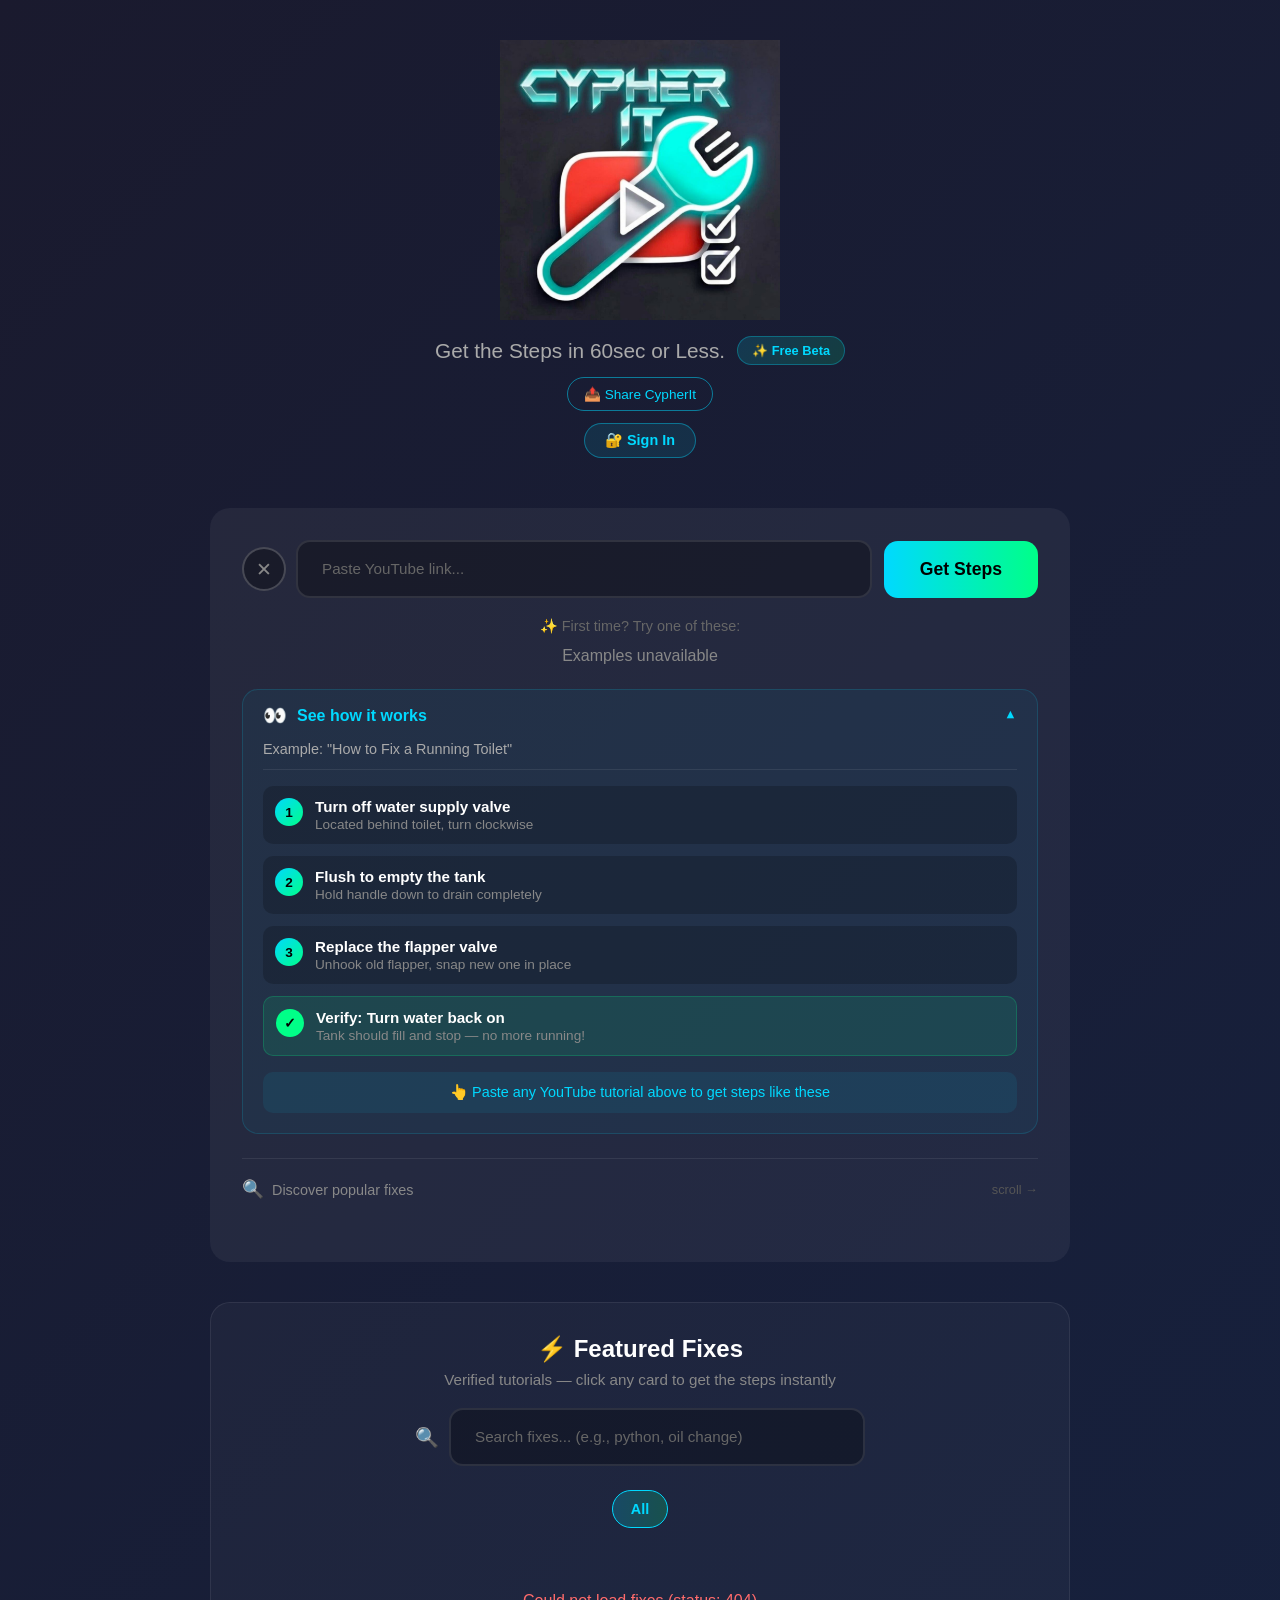
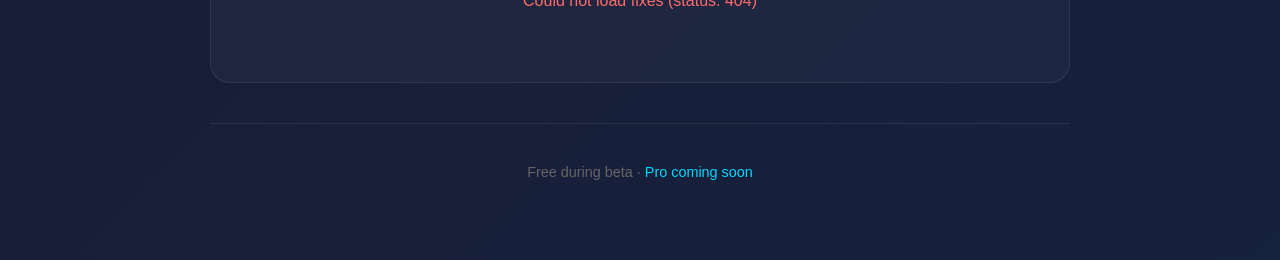
==== commit bba9a3de: "feat: enhanced extraction prompt (completeness + safety) + show-don't-tell preview" ====
--- a/frontend/index.html
+++ b/frontend/index.html
@@ -252,6 +252,134 @@
         
         .demo-btn .emoji {
             margin-right: 6px;
+        }
+        
+        /* See it in action Preview */
+        .preview-section {
+            margin-top: 24px;
+            background: rgba(0,217,255,0.05);
+            border: 1px solid rgba(0,217,255,0.15);
+            border-radius: 16px;
+            overflow: hidden;
+        }
+        
+        .preview-header {
+            display: flex;
+            align-items: center;
+            gap: 10px;
+            padding: 14px 20px;
+            cursor: pointer;
+            transition: background 0.2s;
+        }
+        
+        .preview-header:hover {
+            background: rgba(0,217,255,0.08);
+        }
+        
+        .preview-icon {
+            font-size: 1.2rem;
+        }
+        
+        .preview-title {
+            flex: 1;
+            font-weight: 600;
+            color: #00d9ff;
+        }
+        
+        .preview-toggle {
+            color: #00d9ff;
+            font-size: 0.8rem;
+            transition: transform 0.3s;
+        }
+        
+        .preview-section.expanded .preview-toggle {
+            transform: rotate(180deg);
+        }
+        
+        .preview-content {
+            max-height: 0;
+            overflow: hidden;
+            transition: max-height 0.3s ease;
+        }
+        
+        .preview-section.expanded .preview-content {
+            max-height: 500px;
+        }
+        
+        .preview-example {
+            padding: 0 20px 20px 20px;
+        }
+        
+        .preview-video-title {
+            font-size: 0.9rem;
+            color: #aaa;
+            margin-bottom: 16px;
+            padding-bottom: 12px;
+            border-bottom: 1px solid rgba(255,255,255,0.08);
+        }
+        
+        .preview-steps {
+            display: flex;
+            flex-direction: column;
+            gap: 12px;
+        }
+        
+        .preview-step {
+            display: flex;
+            align-items: flex-start;
+            gap: 12px;
+            padding: 12px;
+            background: rgba(0,0,0,0.2);
+            border-radius: 10px;
+        }
+        
+        .preview-step.verify {
+            background: rgba(0,255,136,0.1);
+            border: 1px solid rgba(0,255,136,0.2);
+        }
+        
+        .preview-step-num {
+            width: 28px;
+            height: 28px;
+            background: linear-gradient(135deg, #00d9ff, #00ff88);
+            border-radius: 50%;
+            display: flex;
+            align-items: center;
+            justify-content: center;
+            font-weight: 700;
+            font-size: 0.85rem;
+            color: #000;
+            flex-shrink: 0;
+        }
+        
+        .preview-step.verify .preview-step-num {
+            background: #00ff88;
+        }
+        
+        .preview-step-text {
+            display: flex;
+            flex-direction: column;
+            gap: 2px;
+        }
+        
+        .preview-step-text strong {
+            font-size: 0.95rem;
+            color: #fff;
+        }
+        
+        .preview-detail {
+            font-size: 0.85rem;
+            color: #888;
+        }
+        
+        .preview-cta {
+            margin-top: 16px;
+            text-align: center;
+            color: #00d9ff;
+            font-size: 0.9rem;
+            padding: 12px;
+            background: rgba(0,217,255,0.08);
+            border-radius: 10px;
         }
         
         /* Discover Bar */
@@ -2529,6 +2657,53 @@
                 <div class="demo-buttons" id="demoButtons">
                     <!-- Populated dynamically from /demos API -->
                     <span style="color: #666; font-size: 0.9rem;">Loading examples...</span>
+                </div>
+            </div>
+            
+            <!-- See it in action preview -->
+            <div class="preview-section" id="previewSection">
+                <div class="preview-header" onclick="togglePreview()">
+                    <span class="preview-icon">👀</span>
+                    <span class="preview-title">See how it works</span>
+                    <span class="preview-toggle" id="previewToggle">▼</span>
+                </div>
+                <div class="preview-content" id="previewContent">
+                    <div class="preview-example">
+                        <div class="preview-video-title">Example: "How to Fix a Running Toilet"</div>
+                        <div class="preview-steps">
+                            <div class="preview-step">
+                                <span class="preview-step-num">1</span>
+                                <div class="preview-step-text">
+                                    <strong>Turn off water supply valve</strong>
+                                    <span class="preview-detail">Located behind toilet, turn clockwise</span>
+                                </div>
+                            </div>
+                            <div class="preview-step">
+                                <span class="preview-step-num">2</span>
+                                <div class="preview-step-text">
+                                    <strong>Flush to empty the tank</strong>
+                                    <span class="preview-detail">Hold handle down to drain completely</span>
+                                </div>
+                            </div>
+                            <div class="preview-step">
+                                <span class="preview-step-num">3</span>
+                                <div class="preview-step-text">
+                                    <strong>Replace the flapper valve</strong>
+                                    <span class="preview-detail">Unhook old flapper, snap new one in place</span>
+                                </div>
+                            </div>
+                            <div class="preview-step verify">
+                                <span class="preview-step-num">✓</span>
+                                <div class="preview-step-text">
+                                    <strong>Verify: Turn water back on</strong>
+                                    <span class="preview-detail">Tank should fill and stop — no more running!</span>
+                                </div>
+                            </div>
+                        </div>
+                        <div class="preview-cta">
+                            <span>👆 Paste any YouTube tutorial above to get steps like these</span>
+                        </div>
+                    </div>
                 </div>
             </div>
             
@@ -3932,9 +4107,21 @@
                 console.error('Failed to load gallery:', e);
             }
             
-            // Check for shared video link (?v=VIDEO_ID)
+            // Check for shared video link (?v=VIDEO_ID) or full URL (?url=YOUTUBE_URL)
             const params = new URLSearchParams(window.location.search);
-            const videoId = params.get('v');
+            let videoId = params.get('v');
+            const urlParam = params.get('url');
+            
+            // If full URL passed (from extension), extract video ID
+            if (urlParam && !videoId) {
+                const urlMatch = urlParam.match(/[?&]v=([^&]+)/) || urlParam.match(/youtu\.be\/([^?&]+)/);
+                if (urlMatch) {
+                    videoId = urlMatch[1];
+                    // Also fill the input with the URL
+                    document.getElementById('urlInput').value = urlParam;
+                }
+            }
+            
             console.log('URL params:', window.location.search, 'videoId:', videoId);
             
             if (videoId && videoId.length === 11) {
@@ -4700,23 +4887,23 @@
             
             const idx = String(index);
             
-            // STOP previous player if any
-            if (activeStepIndex !== null && activeStepIndex !== idx) {
-                const prevPlayer = videoPlayers[activeStepIndex];
-                if (prevPlayer) {
-                    try {
-                        prevPlayer.pauseVideo();
-                        prevPlayer.mute();
-                    } catch (e) {}
+            // STOP ALL other players - only one plays at a time
+            Object.keys(videoPlayers).forEach(playerIdx => {
+                if (playerIdx !== idx) {
+                    const otherPlayer = videoPlayers[playerIdx];
+                    if (otherPlayer) {
+                        try {
+                            otherPlayer.pauseVideo();
+                            otherPlayer.mute();
+                        } catch (e) {}
+                    }
+                    // Update sound button to muted
+                    const otherBtn = document.querySelector(`.step[data-step-index="${playerIdx}"] .sound-btn`);
+                    if (otherBtn) otherBtn.textContent = '🔇';
                 }
-                // Update previous sound button to muted
-                const prevBtn = document.querySelector(`.step[data-step-index="${activeStepIndex}"] .sound-btn`);
-                if (prevBtn) prevBtn.textContent = '🔇';
-                
-                // Hide previous caption
-                const prevCaption = document.getElementById(`step-caption-${activeStepIndex}`);
-                if (prevCaption) prevCaption.classList.remove('active');
-            }
+            });
+            
+            // Keep previous captions visible - don't hide them
             
             // Show caption for this step
             const caption = document.getElementById(`step-caption-${index}`);
@@ -4879,6 +5066,21 @@
             const input = document.getElementById('urlInput');
             input.value = '';
             input.focus();
+        }
+        
+        // ============ PREVIEW TOGGLE ============
+        function togglePreview() {
+            const section = document.getElementById('previewSection');
+            section.classList.toggle('expanded');
+        }
+        
+        // Auto-expand preview for first-time visitors
+        if (!localStorage.getItem('cypherit_visited')) {
+            setTimeout(() => {
+                const section = document.getElementById('previewSection');
+                if (section) section.classList.add('expanded');
+            }, 1000);
+            localStorage.setItem('cypherit_visited', 'true');
         }
         
         // ============ RESET / STOP ============
